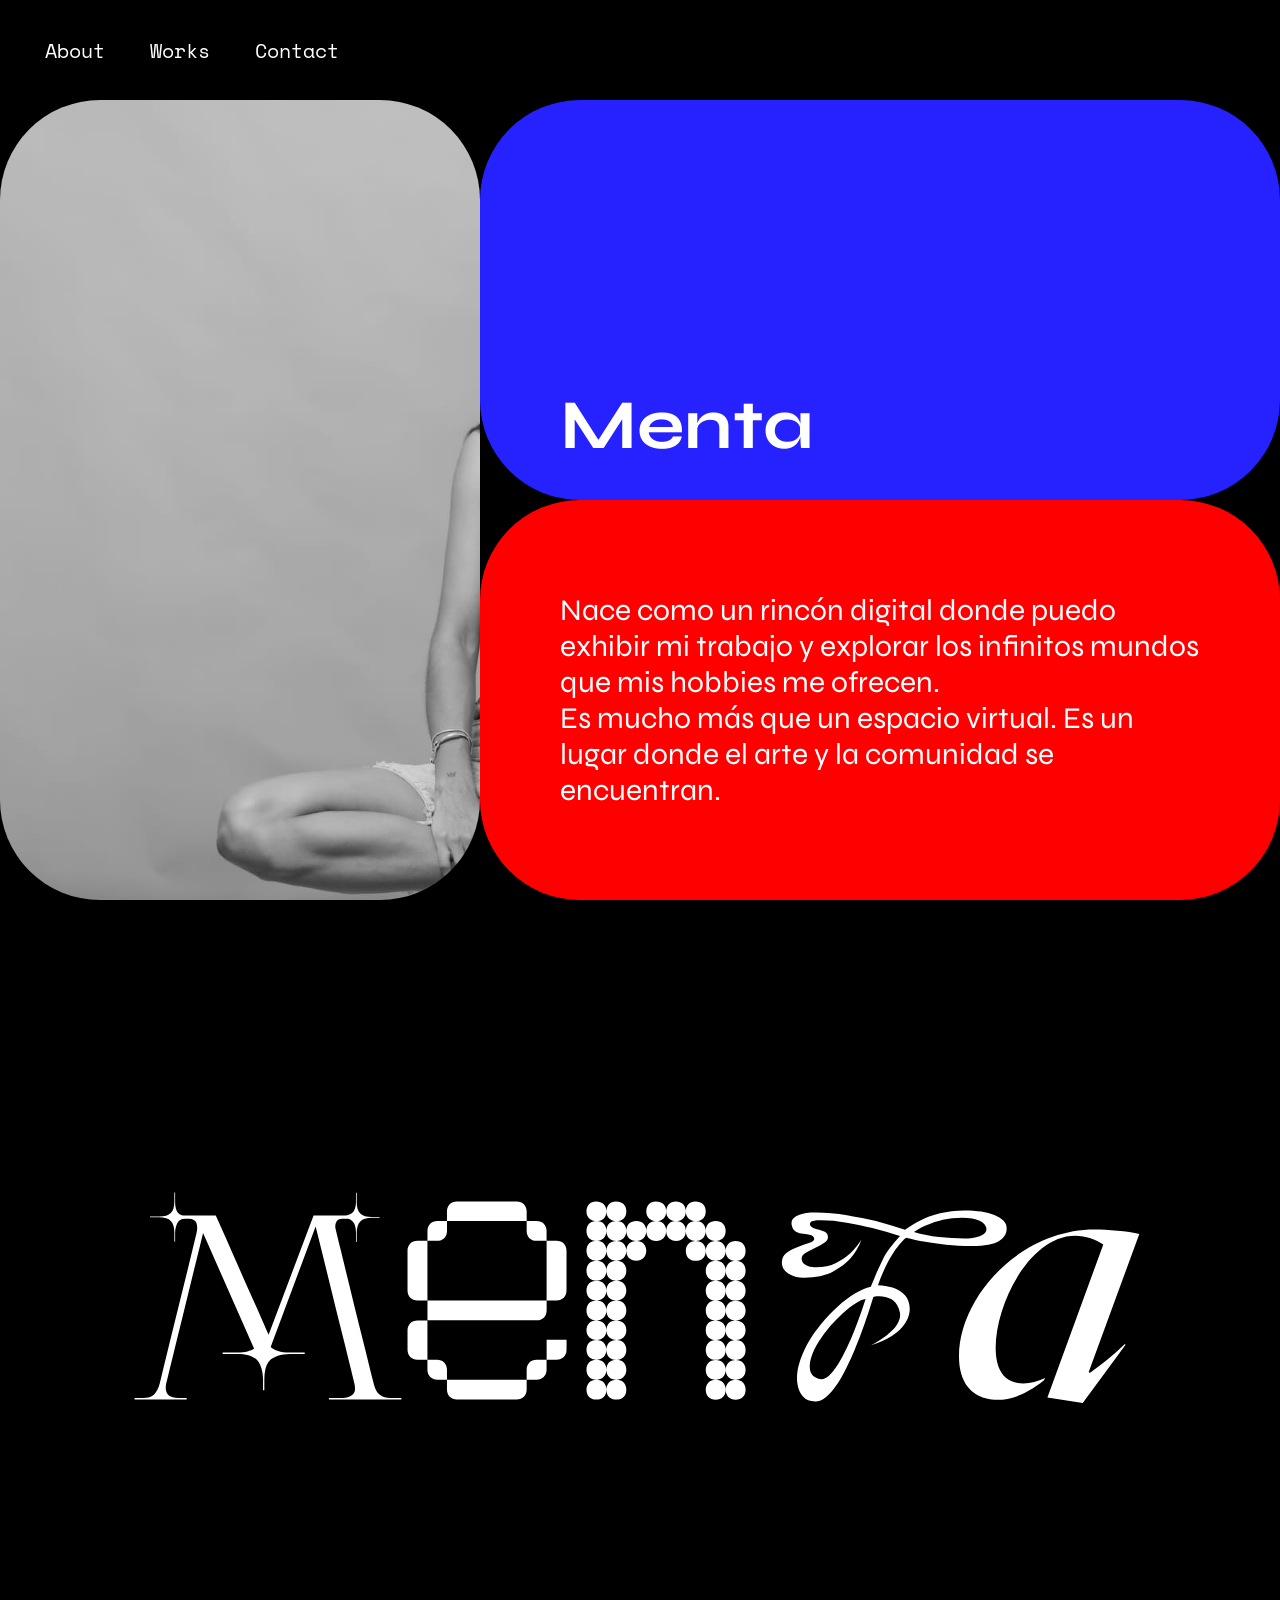
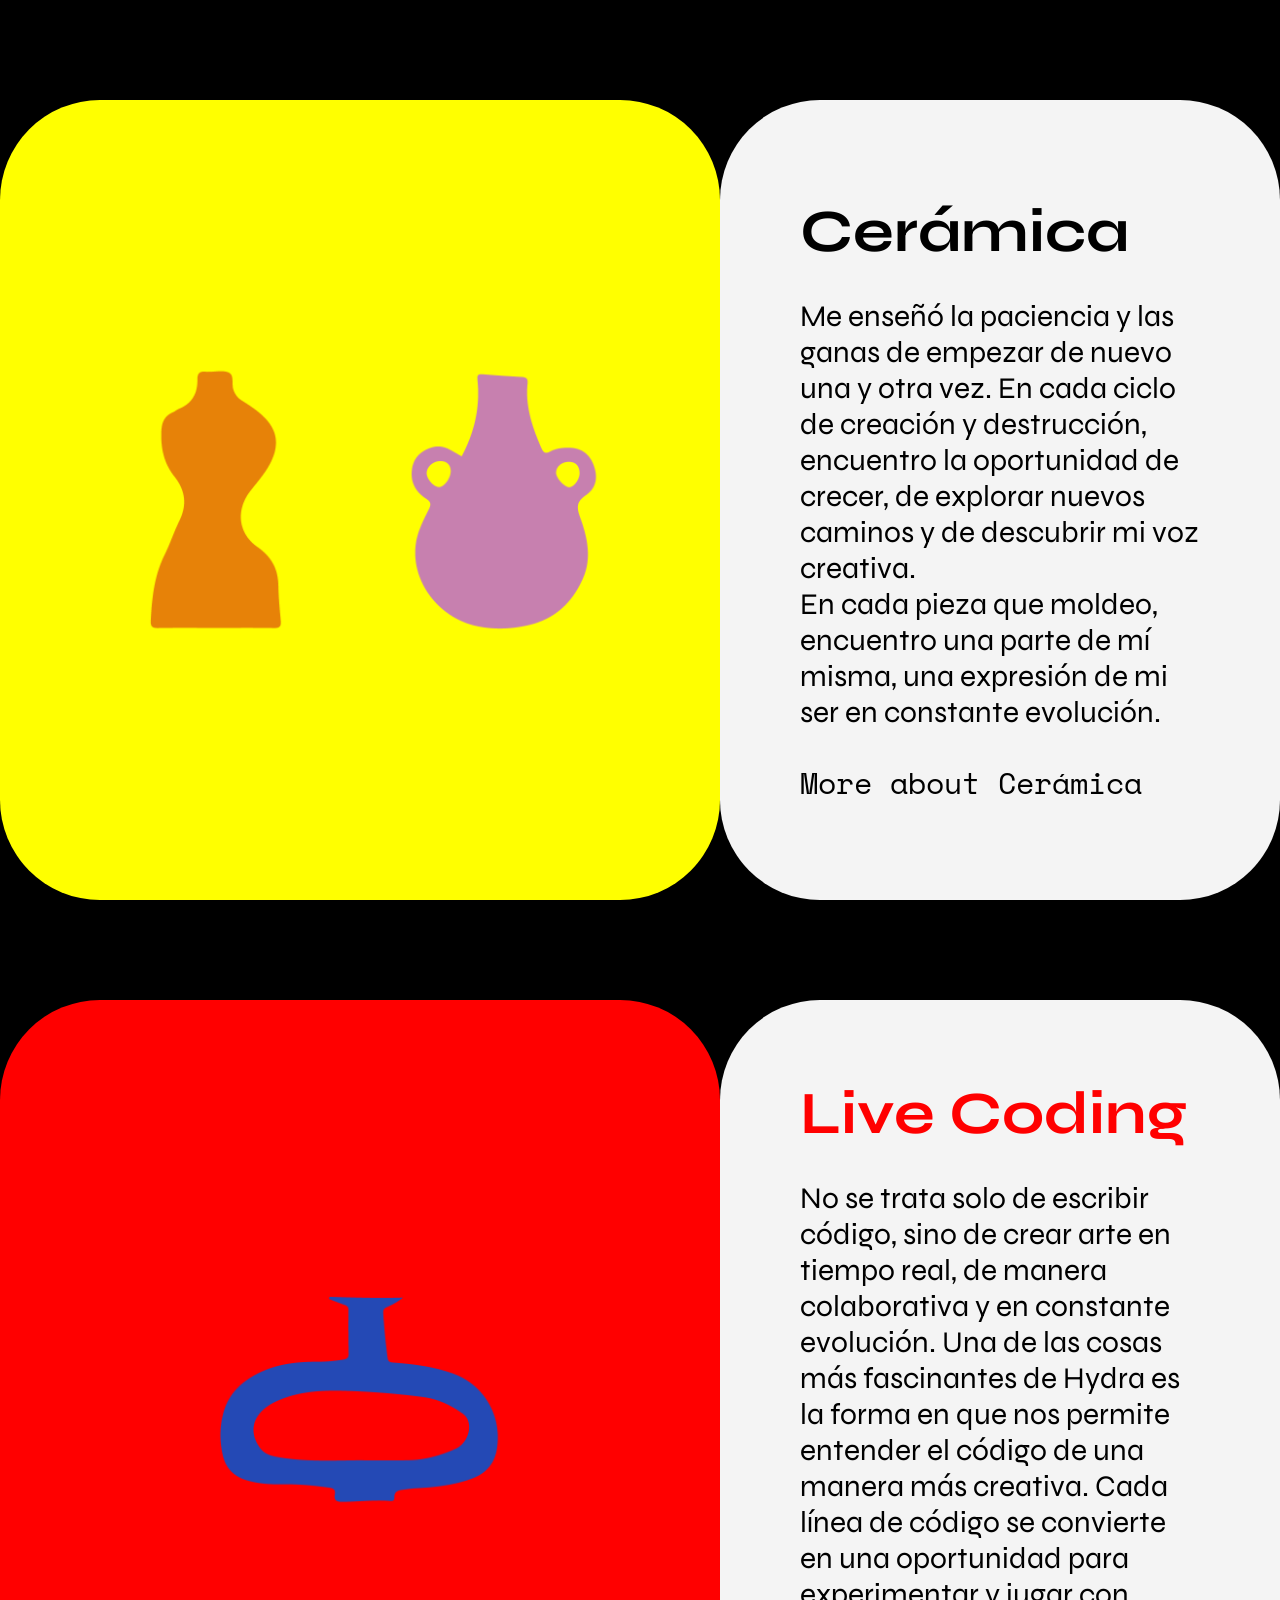
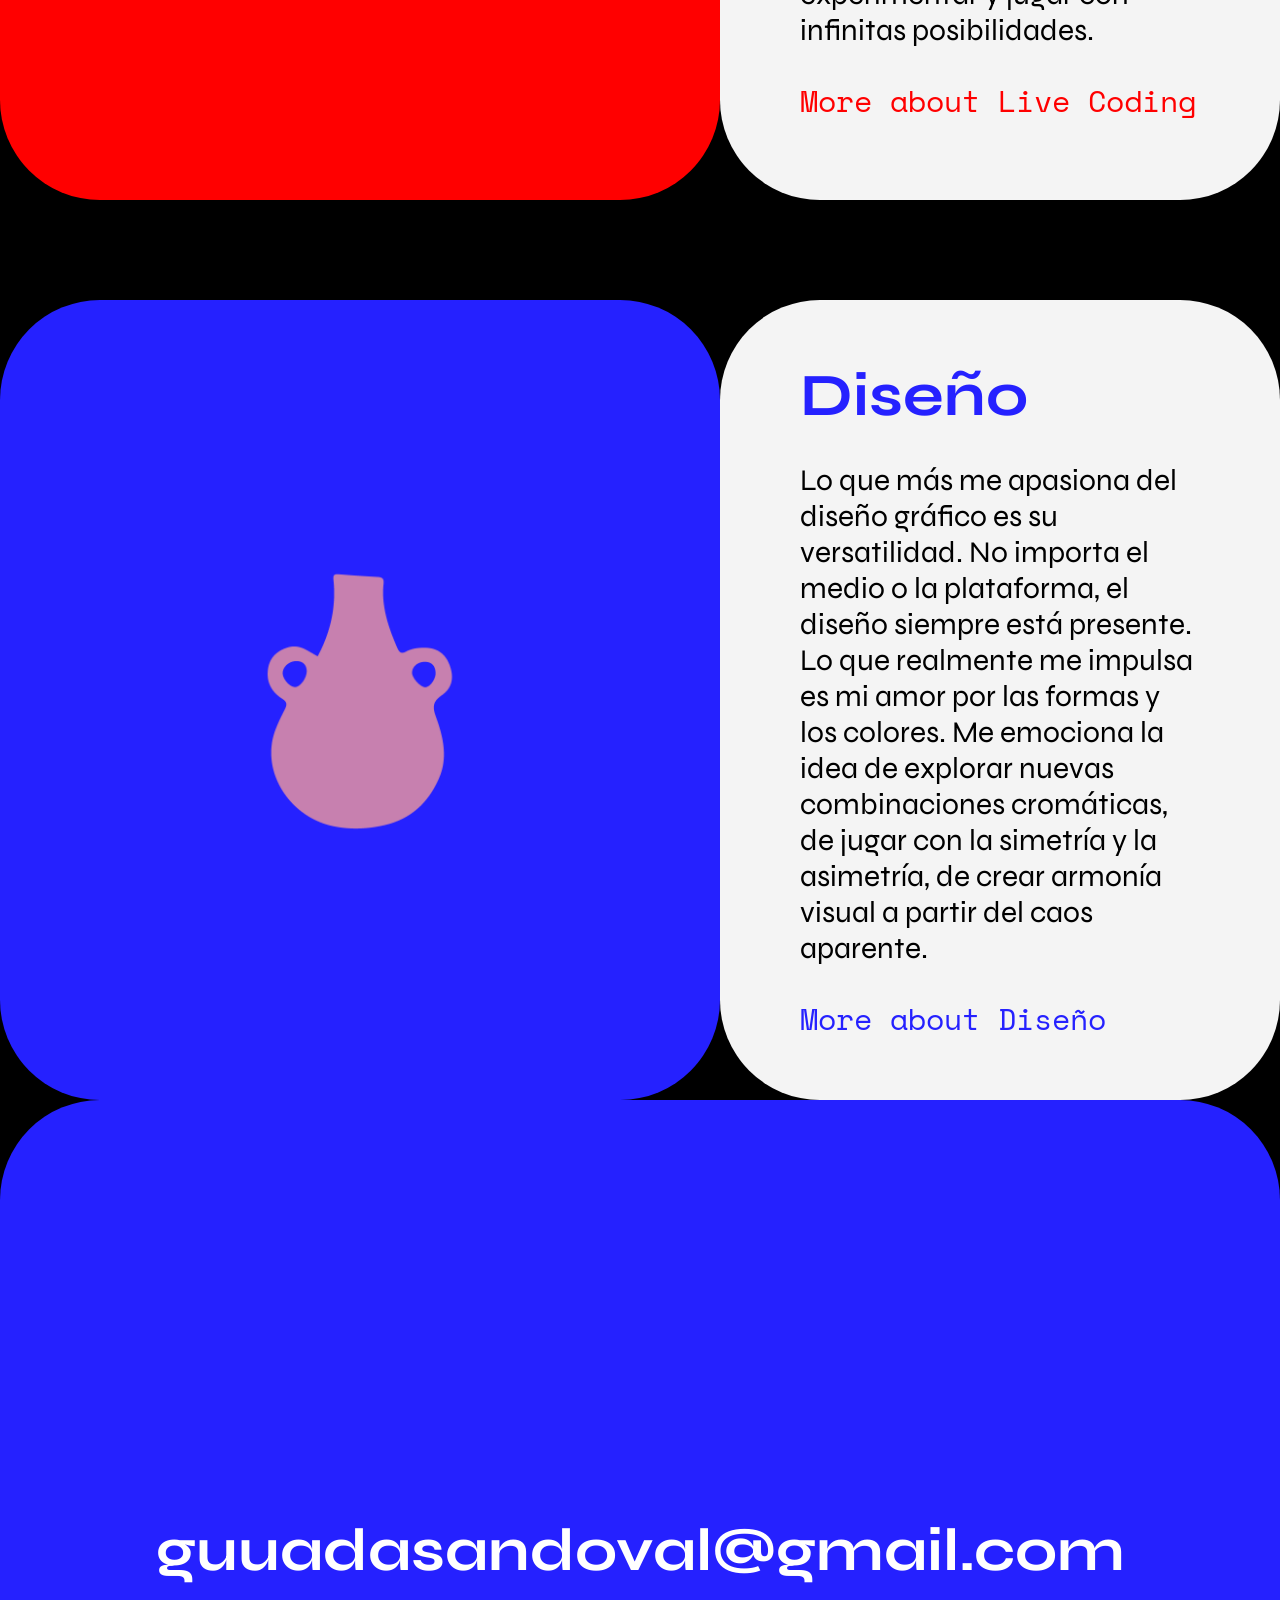
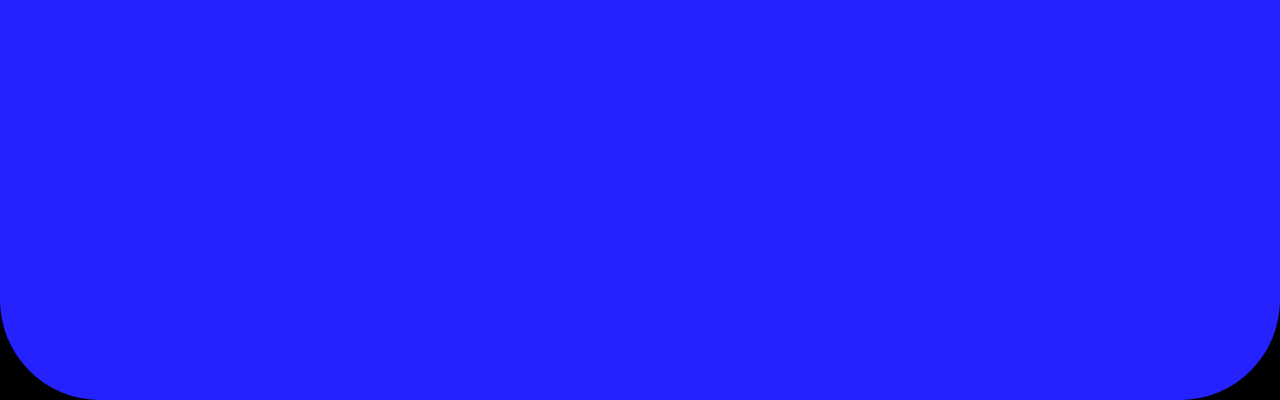
==== index.html @ 54763759 "logo animation" ====
<!DOCTYPE html>
<html lang="en">
<head>
    <meta charset="UTF-8">
    <meta http-equiv="X-UA-Compatible" content="IE=edge">
    <meta name="viewport" content="width=device-width, initial-scale=1.0">
    <title>Menta Studio</title>
    <meta name="description" content="Graphic Design, pottery, live coding, development"/>
    <meta name="keywords" content="hobbies, design, graphic designer, developer, frontend, pottery, live coding"/>
    <meta name="author" content="Guadalupe Sandoval"/>
    <meta name="copyright" content="Guadalupe Sandoval"/>
    
    <meta property="og:url"                content="" />
    <meta property="og:type"               content="Blog personal" />
    <meta property="og:title"              content="Menta Studio" />
    <meta property="og:description"        content="Virtual Space" />
    <meta property="og:image"              content="https://www.sandoval.com.ar/g.png"/>
    
    <meta property="twitter:url"                content="https://www.sandoval.com.ar/" />
    <meta property="twitter:type"               content="Blog personal" />
    <meta property="twitter:title"              content="Menta Studio" />
    <meta property="twitter:description"        content="Virtual Space" />
    <meta property="twitter:card"              content="https://www.sandoval.com.ar/g.png"/>
    <link rel="preconnect" href="https://fonts.googleapis.com">
    <link rel="preconnect" href="https://fonts.gstatic.com" crossorigin>
    <link href="https://fonts.googleapis.com/css2?family=Space+Mono&family=Syne:wght@400;700&display=swap" rel="stylesheet">
    <link rel="stylesheet" href="css/style.css">
</head>
<body>
    <nav>
    <ul>
        <li><a href="#about">About</a></li>
        <li><a href="#services">Works</a></li>
        <li><a href="#contact">Contact</a></li>
    </ul>
    </nav>
    <section id="about" class="about">
        <div class="empty"></div>
        <article>
            <div class="title"><h1>Menta</h1></div>
            <div class="description"><p>Nace como un rincón digital donde puedo exhibir mi trabajo y explorar los infinitos mundos que mis hobbies me ofrecen.
            <br>
            Es mucho más que un espacio virtual. Es un lugar donde el arte y la comunidad se encuentran.
            </p></div>
        </article>
    </section>
    <section class="logosec">
        <div class="container-logo">
            <div class="logo">
           <img src="./images/logo1.svg" alt="">
        </div>
        <div class="logo">
            <img src="./images/logo2.svg" alt="">
         </div>
         <div class="logo">
            <img src="./images/logo3.svg" alt="">
         </div> 
        </div>
       
    </section>
    <section id="services" class="services services-html sticky">
        <article>
            <figure>
                <img src="images/v1.png" alt="v1" width="200">
                <img src="images/v3.png" alt="v1" width="200">
            </figure>
            <div class="text">
                <h2>Cerámica</h2>
                <p>Me enseñó la paciencia y las ganas de empezar de nuevo una y otra vez. En cada ciclo de creación y destrucción, encuentro la oportunidad de crecer, de explorar nuevos caminos y de descubrir mi voz creativa.
                <br>
                En cada pieza que moldeo, encuentro una parte de mí misma, una expresión de mi ser en constante evolución.
                </p>
                <a href="">More about Cerámica</a>
            </div>
        </article>
    </section>
    <section class="services services-css sticky">
        <article>
            <figure>
                <img src="images/v2.png" alt="v2" width="200">
            </figure>
            <div class="text">
                <h2>Live Coding</h2>
                <p>No se trata solo de escribir código, sino de crear arte en tiempo real, de manera colaborativa y en constante evolución.
                Una de las cosas más fascinantes de Hydra es la forma en que nos permite entender el código de una manera más creativa. Cada línea de código se convierte en una oportunidad para experimentar y jugar con infinitas posibilidades.</p>
            <a href="https://hydra.ojack.xyz/?sketch_id=1NiLRDu9kqa3YMcY">More about Live Coding</a>
            </div>
        </article>
    </section>
    <section class="services services-js sticky">
        <article>
            <figure>
                <img src="images/v3.png" alt="v3" width="200">
            </figure>
            <div class="text">
                <h2>Diseño</h2>
                <p>Lo que más me apasiona del diseño gráfico es su versatilidad. No importa el medio o la plataforma, el diseño siempre está presente.
                <br>
                Lo que realmente me impulsa es mi amor por las formas y los colores. Me emociona la idea de explorar nuevas combinaciones cromáticas, de jugar con la simetría y la asimetría, de crear armonía visual a partir del caos aparente.
                </p>
            <a href="https://www.behance.net/guadalupesandoval">More about Diseño</a>
            </div>
        </article>
    </section>
    <section id="contact" class="contact full-screen">
        <a href="mailto:guuadasandoval@gmail.com">
            <h2>guuadasandoval@gmail.com</h2>
        </a>
    </section>
    <script src="index.js"></script>
</body>
</html>
---- css/style.css ----
*{
    box-sizing: border-box;
}

html, body {
    --border-radius: 100px;
    --black:#000;
    --blue: #2521ff;
    --red: #ff0000;
    --yellow:#FFFF00;
    --orange: #E78208;
    --grey: #f4f4f4;
    --gutter: 3.125vw 6.25vw;

    margin: 0;
    padding: 0;
    background: var(--black);
    color: #fff;
    font-size: 30px;
    font-family: 'Syne', sans-serif;
}

h1{
    font-size: 70px;
    /* multiplica el numero por el size = nxfont-size */
    line-height: 1em;  
    margin: 0;
}

h2{
    font-size: 60px;
    margin: 0;
}

a{
    color: #fff;
    text-decoration: none;
}

section {
    position: relative;
    display: flex;
    width: 100%;
    height: calc(100vh - 100px);
    top: 100px;
    z-index: 2;
}

section.sticky{
    position: sticky;
    margin-top: 100px;
}

section.full-screen{
    height: 100vh;
    top: 0;
    margin-top: 0;
    z-index: 3;
}

/* navigation */
nav{
    position: fixed;
    width: 100%;
    height: 100px;
    top: 0;
    left: 0;
    font-size: 20px;
    z-index: 1;
}

nav ul{
    display: flex;
    align-items: center;
    width: 100%;
    height: 100%;
    margin: 0;
    padding: 0;
}

nav ul li {
    list-style: none;
    margin-left: 45px;
}

nav ul li a {
    color: #fff;
    font-family: 'Space Mono', monospace;
}

/* about section */

section.about .empty{
    flex-basis: 37.5%;
    border-radius: var(--border-radius);
    transition: flex-basis 1s cubic-bezier(0,.87,.4,.99);
    max-width: 60vw;
    background-image: url("../images/personal.jpeg");
    background-size:cover;
}

section.about article{
    flex: 1;
    display: flex;
    flex-direction: column;
}

section.about article .title{
    flex: 1;
    display: flex;
    align-items: flex-end;
    background: var(--blue);
    border-radius: var(--border-radius);
    padding: var(--gutter);
    transition: flex-basis 1s cubic-bezier(0,.87,.4,.99);
}

section.about article .description{
    flex: 1;
    display: flex;
    align-items: center;
    background: var(--red);
    border-radius: var(--border-radius);
    padding: var(--gutter);
    color: #fff;
}
/* logo section */
.logosec{
    display: flex;
    align-items: center;
    justify-content: center;
    width: 100%;
    box-sizing: border-box;
}

.container-logo{
    display: flex;
    align-items: center;
    justify-content: center;
    position: relative;
    width: 90%;
    height: 500px;
}

.logo{
    position: absolute;
    width: 90%;
    opacity: 0;
    transition: opacity 1s;
  }

/* services section */

section.services article{
    display: flex;
    width: 100%;
    color: var(--black);
}

section.services figure{
    display: flex;
    align-items: center;
    justify-content: center;
    flex-basis: 56.25vw;
    margin: 0;
    background: var(--orange);
    border-radius: var(--border-radius);
    transition: flex-basis 1s cubic-bezier(0,.87,.4,.99);
    max-width: 62.5vw;
}

section.services figure img{
    width: 40%;
}

section.services .text{
    display: flex;
    flex-direction: column;
    justify-content: center;
    flex: 1;
    background: var(--grey);
    padding: var(--gutter);
    border-radius: var(--border-radius);
}

section.services .text a{
    font-family: 'Space Mono', monospace;
}

section.services.services-html figure {
    background: var(--yellow);
}

section.services.services-css figure {
    background: var(--red);
}

section.services.services-html .text h2,
section.services.services-html .text a {
    color: var(--black);
}

section.services.services-css .text h2,
section.services.services-css .text a {
    color: var(--red);
}

section.services.services-js figure{
    background: var(--blue);
}

section.services.services-js .text h2,
section.services.services-js .text a {
    color: var(--blue);
}

section.contact{
    display: flex;
    flex-direction: column;
    align-items: center;
    justify-content: center;
    background: var(--blue);
    background: var(--blue);
    border-radius: var(--border-radius);
    box-sizing: border-box;
}

section.contact a{
    display: flex;
    align-items: center;
    justify-content: center;
    font-size: 100px;
    padding: 200px;
    height: 700px;
    color: #fff;
    font-weight: bold;
    transition: filter 2s cubic-bezier(0.075, 0.82, 0.165, 1);
    will-change: filter;
}

section.contact a:hover{
    color: #000;
    filter: opacity(100%);
    background-image: url("../images/a_hover.svg");
    background-size: cover;
}

section.services.services-html figure img {
    animation-name: float;
    animation-duration: 1s;
    animation-iteration-count: infinite;
    animation-timing-function: ease-in-out;
}

@keyframes float{
    0%{
        transform: translateY(-5%);
    }

    100%{
        transform: translateY(5%);
    }
}
@media only screen and (max-width: 768px){
    html, body{
        --border-radius: 50px;
        --gutter: 6.25vw;
    }

    h1{
        font-size: 60px;
    }

    h2{
        font-size: 40px;
    }

    nav ul li {
        margin-left: 25px;
    }

    section.services article{
        flex-direction: column;
    }

    section.services figure{
        flex-basis: 25vh;
    }

    section.services figure img{
        width: 20%;
    }
    section.contact a {
        font-size: 40px;
        transform: rotate(90deg);
    }
}
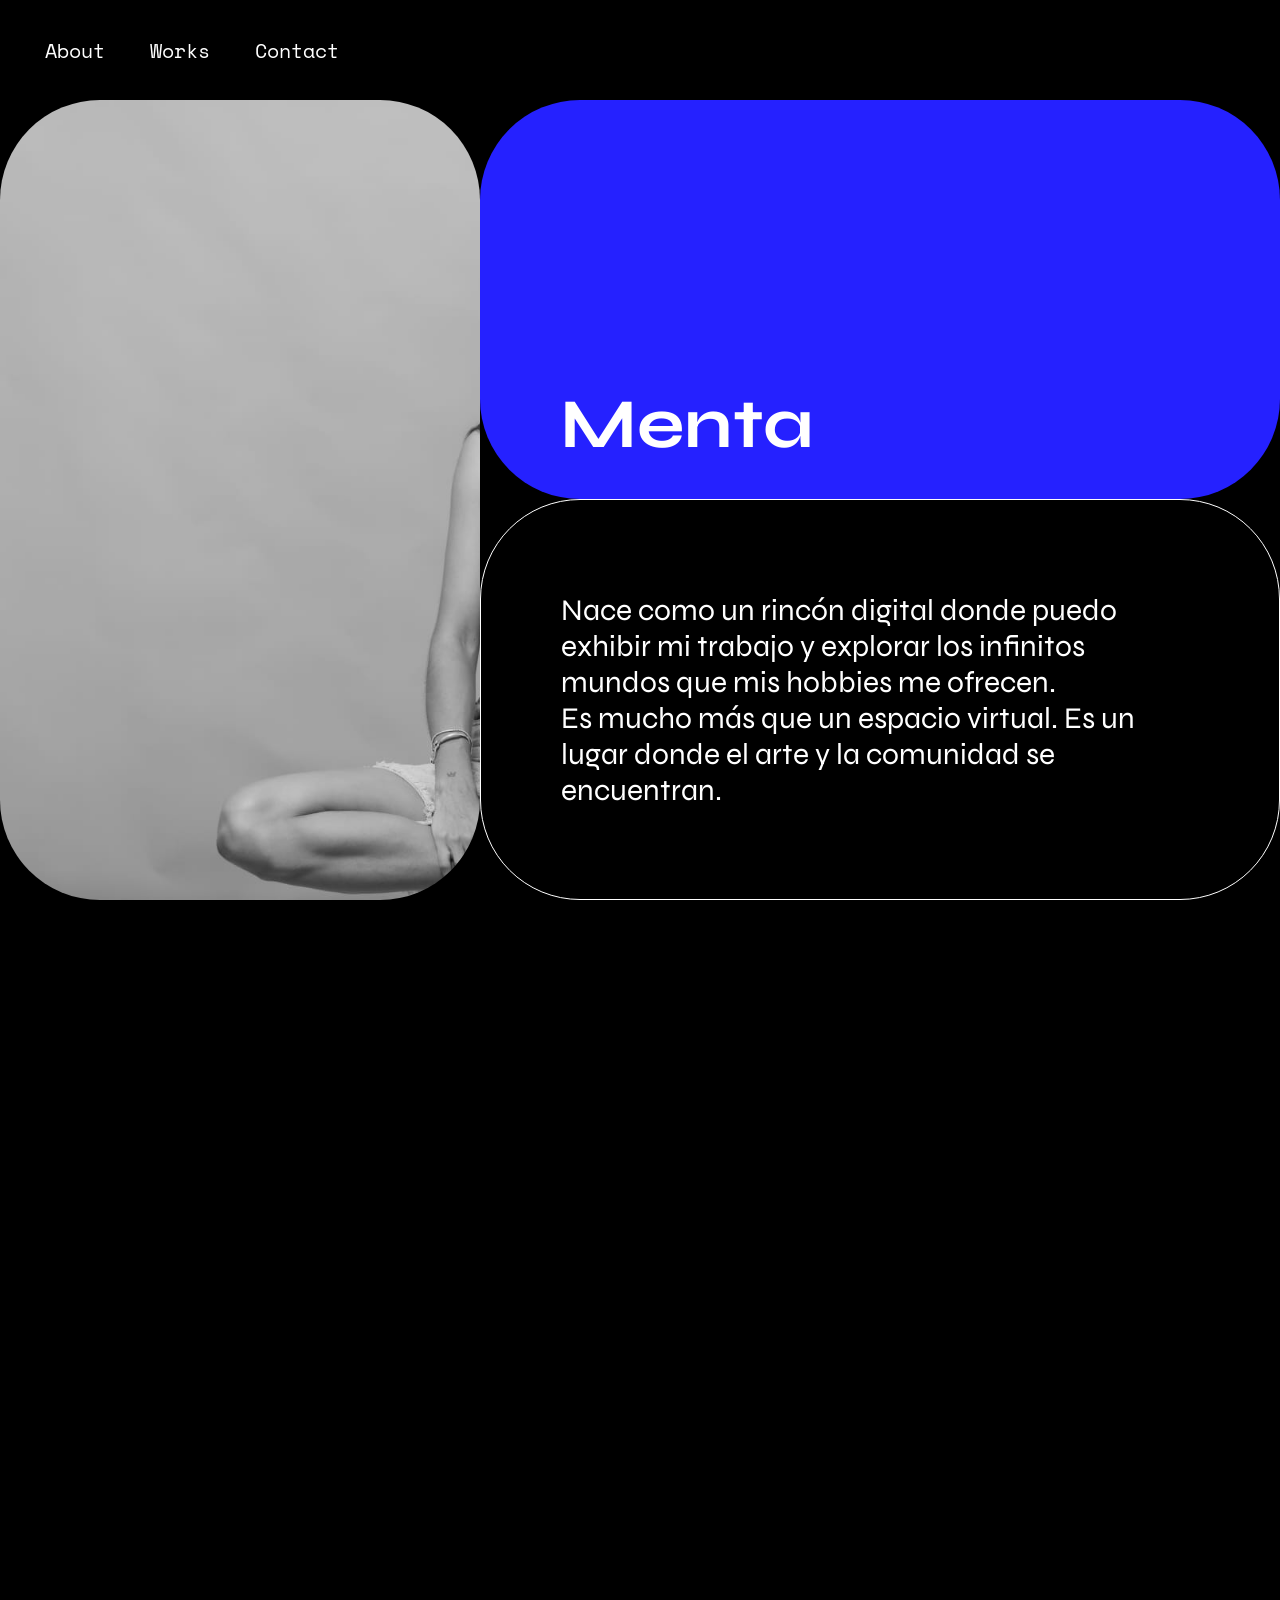
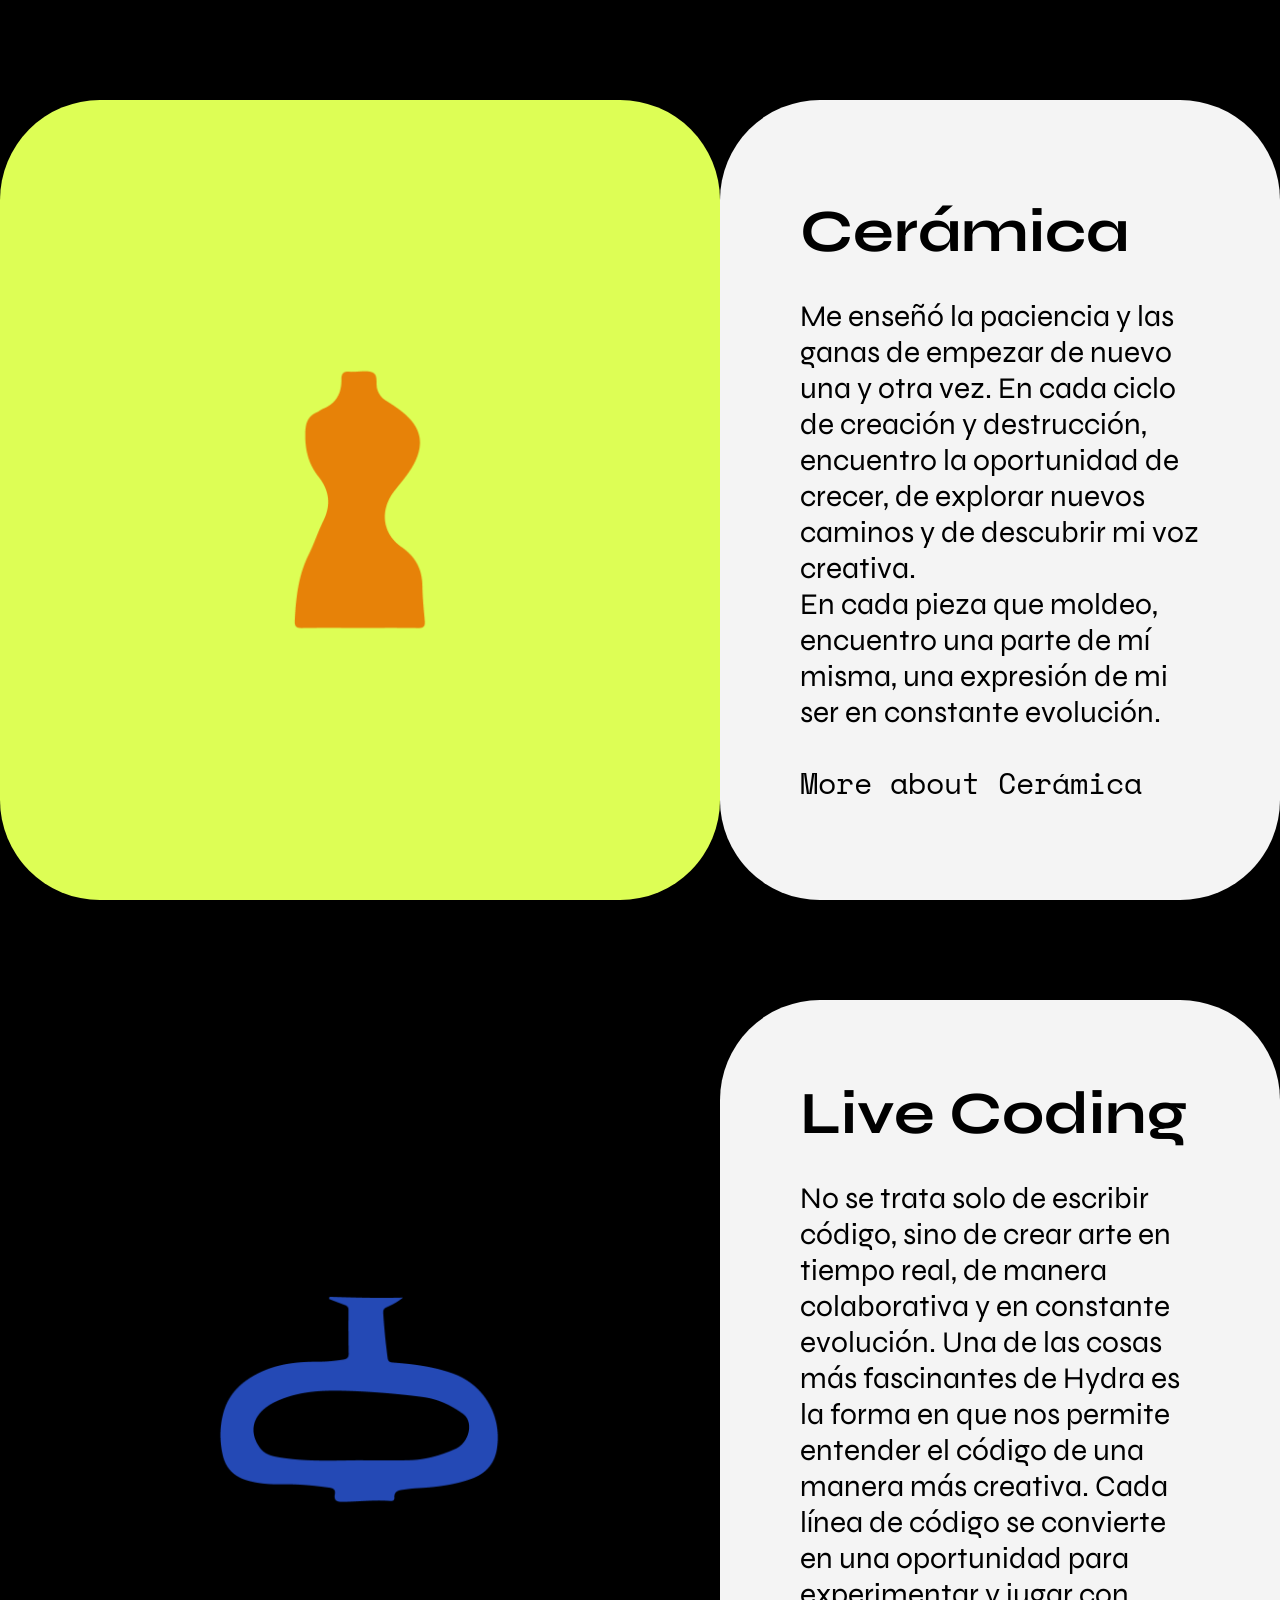
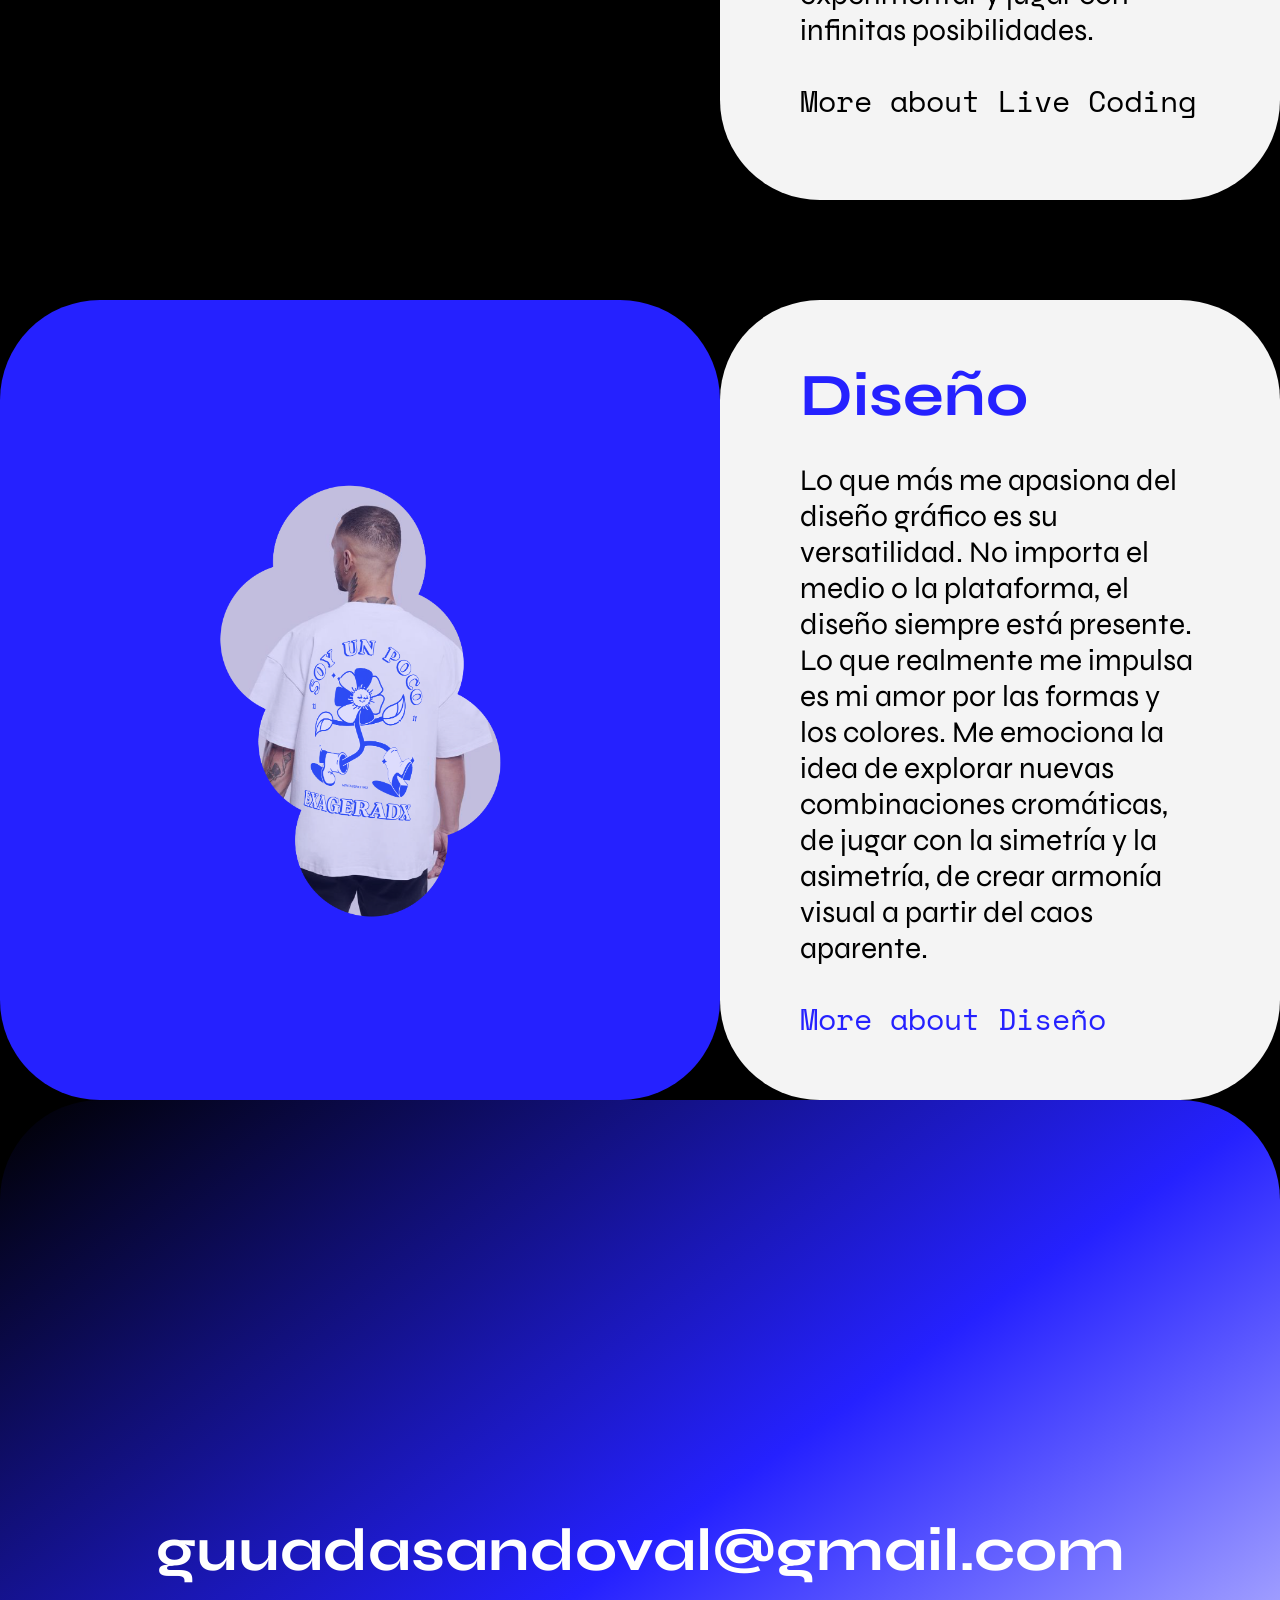
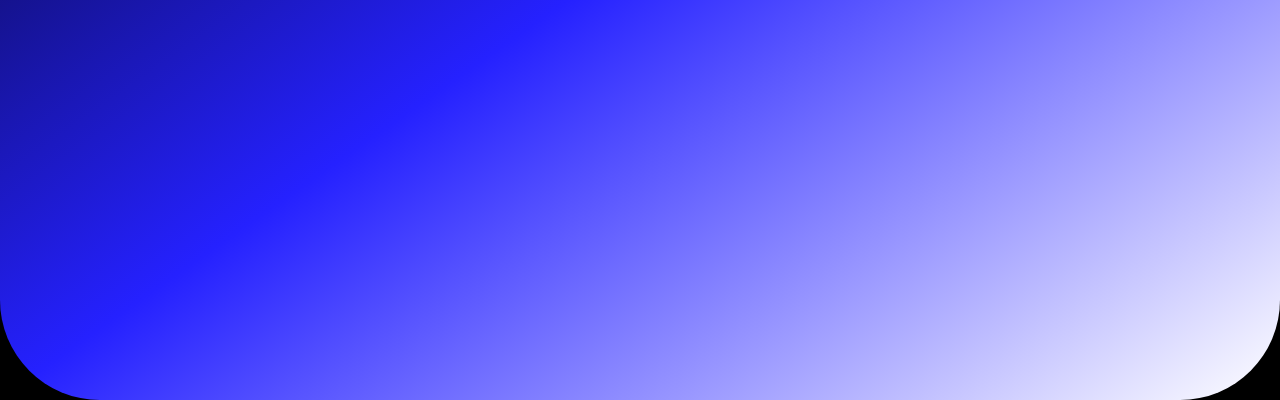
==== commit 34dc3c51: "add readme" ====
--- a/index.html
+++ b/index.html
@@ -5,6 +5,7 @@
     <meta http-equiv="X-UA-Compatible" content="IE=edge">
     <meta name="viewport" content="width=device-width, initial-scale=1.0">
     <title>Menta Studio</title>
+    <link rel="icon" type="image/x-icon" href="./images/favicon.png" />
     <meta name="description" content="Graphic Design, pottery, live coding, development"/>
     <meta name="keywords" content="hobbies, design, graphic designer, developer, frontend, pottery, live coding"/>
     <meta name="author" content="Guadalupe Sandoval"/>
@@ -44,6 +45,7 @@
             </p></div>
         </article>
     </section>
+   
     <section class="logosec">
         <div class="container-logo">
             <div class="logo">
@@ -56,13 +58,11 @@
             <img src="./images/logo3.svg" alt="">
          </div> 
         </div>
-       
     </section>
     <section id="services" class="services services-html sticky">
         <article>
             <figure>
                 <img src="images/v1.png" alt="v1" width="200">
-                <img src="images/v3.png" alt="v1" width="200">
             </figure>
             <div class="text">
                 <h2>Cerámica</h2>
@@ -90,7 +90,7 @@
     <section class="services services-js sticky">
         <article>
             <figure>
-                <img src="images/v3.png" alt="v3" width="200">
+                <img src="images/tshirt.png" alt="v3" width="200">
             </figure>
             <div class="text">
                 <h2>Diseño</h2>
--- a/css/style.css
+++ b/css/style.css
@@ -6,9 +6,7 @@
     --border-radius: 100px;
     --black:#000;
     --blue: #2521ff;
-    --red: #ff0000;
-    --yellow:#FFFF00;
-    --orange: #E78208;
+    --yellow:#ddfe55;
     --grey: #f4f4f4;
     --gutter: 3.125vw 6.25vw;
 
@@ -119,10 +117,10 @@
     flex: 1;
     display: flex;
     align-items: center;
-    background: var(--red);
     border-radius: var(--border-radius);
     padding: var(--gutter);
     color: #fff;
+    border: 1px solid white;
 }
 /* logo section */
 .logosec{
@@ -163,7 +161,7 @@
     justify-content: center;
     flex-basis: 56.25vw;
     margin: 0;
-    background: var(--orange);
+    /* background: var(--yellow); */
     border-radius: var(--border-radius);
     transition: flex-basis 1s cubic-bezier(0,.87,.4,.99);
     max-width: 62.5vw;
@@ -192,7 +190,7 @@
 }
 
 section.services.services-css figure {
-    background: var(--red);
+    background: var(--black);
 }
 
 section.services.services-html .text h2,
@@ -220,7 +218,7 @@
     align-items: center;
     justify-content: center;
     background: var(--blue);
-    background: var(--blue);
+    background: linear-gradient(145deg, var(--black),var(--blue), #fff);
     border-radius: var(--border-radius);
     box-sizing: border-box;
 }
@@ -239,7 +237,7 @@
 }
 
 section.contact a:hover{
-    color: #000;
+    color: #fff;
     filter: opacity(100%);
     background-image: url("../images/a_hover.svg");
     background-size: cover;
@@ -252,6 +250,18 @@
     animation-timing-function: ease-in-out;
 }
 
+.glass-container {
+    background-color: rgba(255, 255, 255, 0.3); /* Color blanco translúcido */
+    padding: 20px;
+    border-radius: 10px;
+    backdrop-filter: blur(10px); /* Aplicar desenfoque */
+    box-shadow: 0 4px 6px rgba(0, 0, 0, 0.1); /* Sombra */
+  }
+
+  .content {
+    color: #fff;
+    text-align: center;
+  }
 @keyframes float{
     0%{
         transform: translateY(-5%);
@@ -261,10 +271,11 @@
         transform: translateY(5%);
     }
 }
-@media only screen and (max-width: 768px){
+@media only screen and (max-width: 1024px){
     html, body{
         --border-radius: 50px;
         --gutter: 6.25vw;
+        font-size: 20px;
     }
 
     h1{
@@ -278,13 +289,19 @@
     nav ul li {
         margin-left: 25px;
     }
-
+    section.about{
+        flex-direction: column;
+    }
+    
+    section.about .empty{
+        max-width: 100vw;
+    }
     section.services article{
         flex-direction: column;
     }
 
     section.services figure{
-        flex-basis: 25vh;
+        max-width: 100vw;
     }
 
     section.services figure img{
@@ -294,4 +311,7 @@
         font-size: 40px;
         transform: rotate(90deg);
     }
+    section.logosec{
+        height: 70vh;
+    }
 }
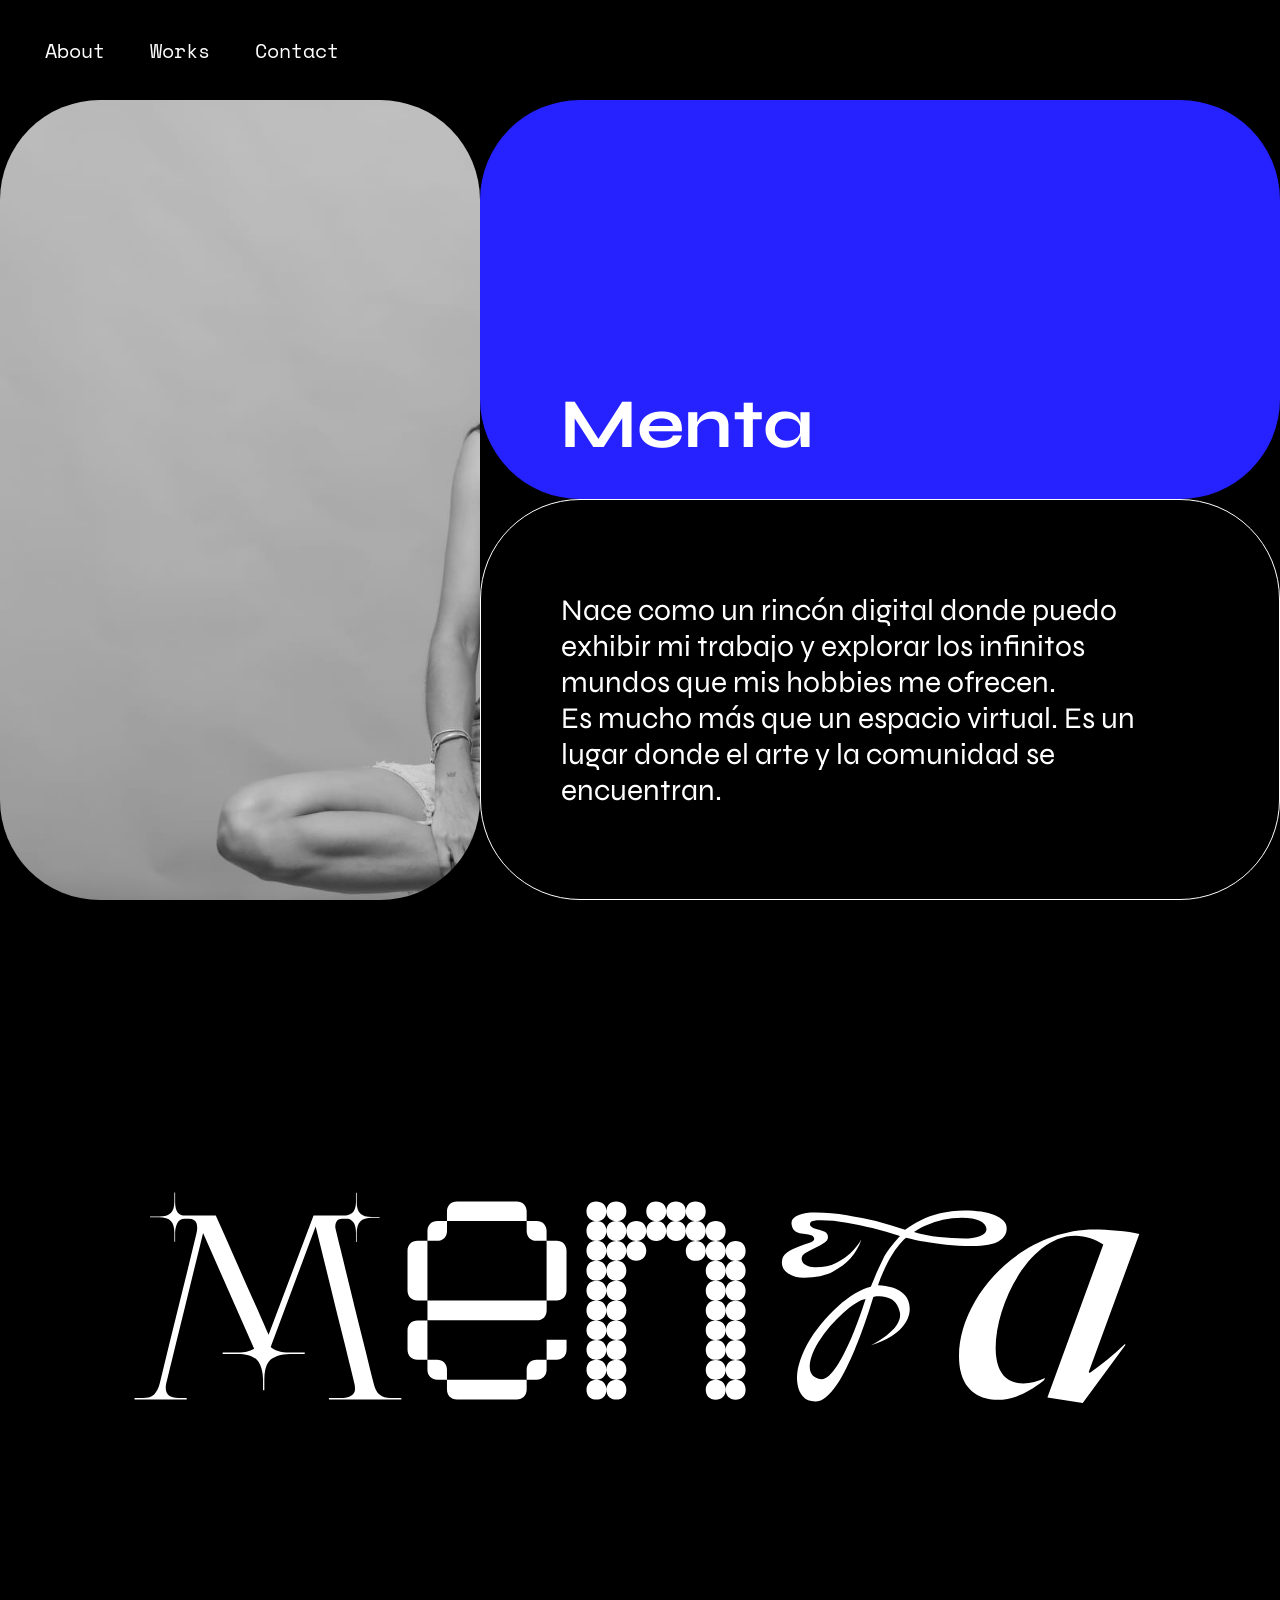
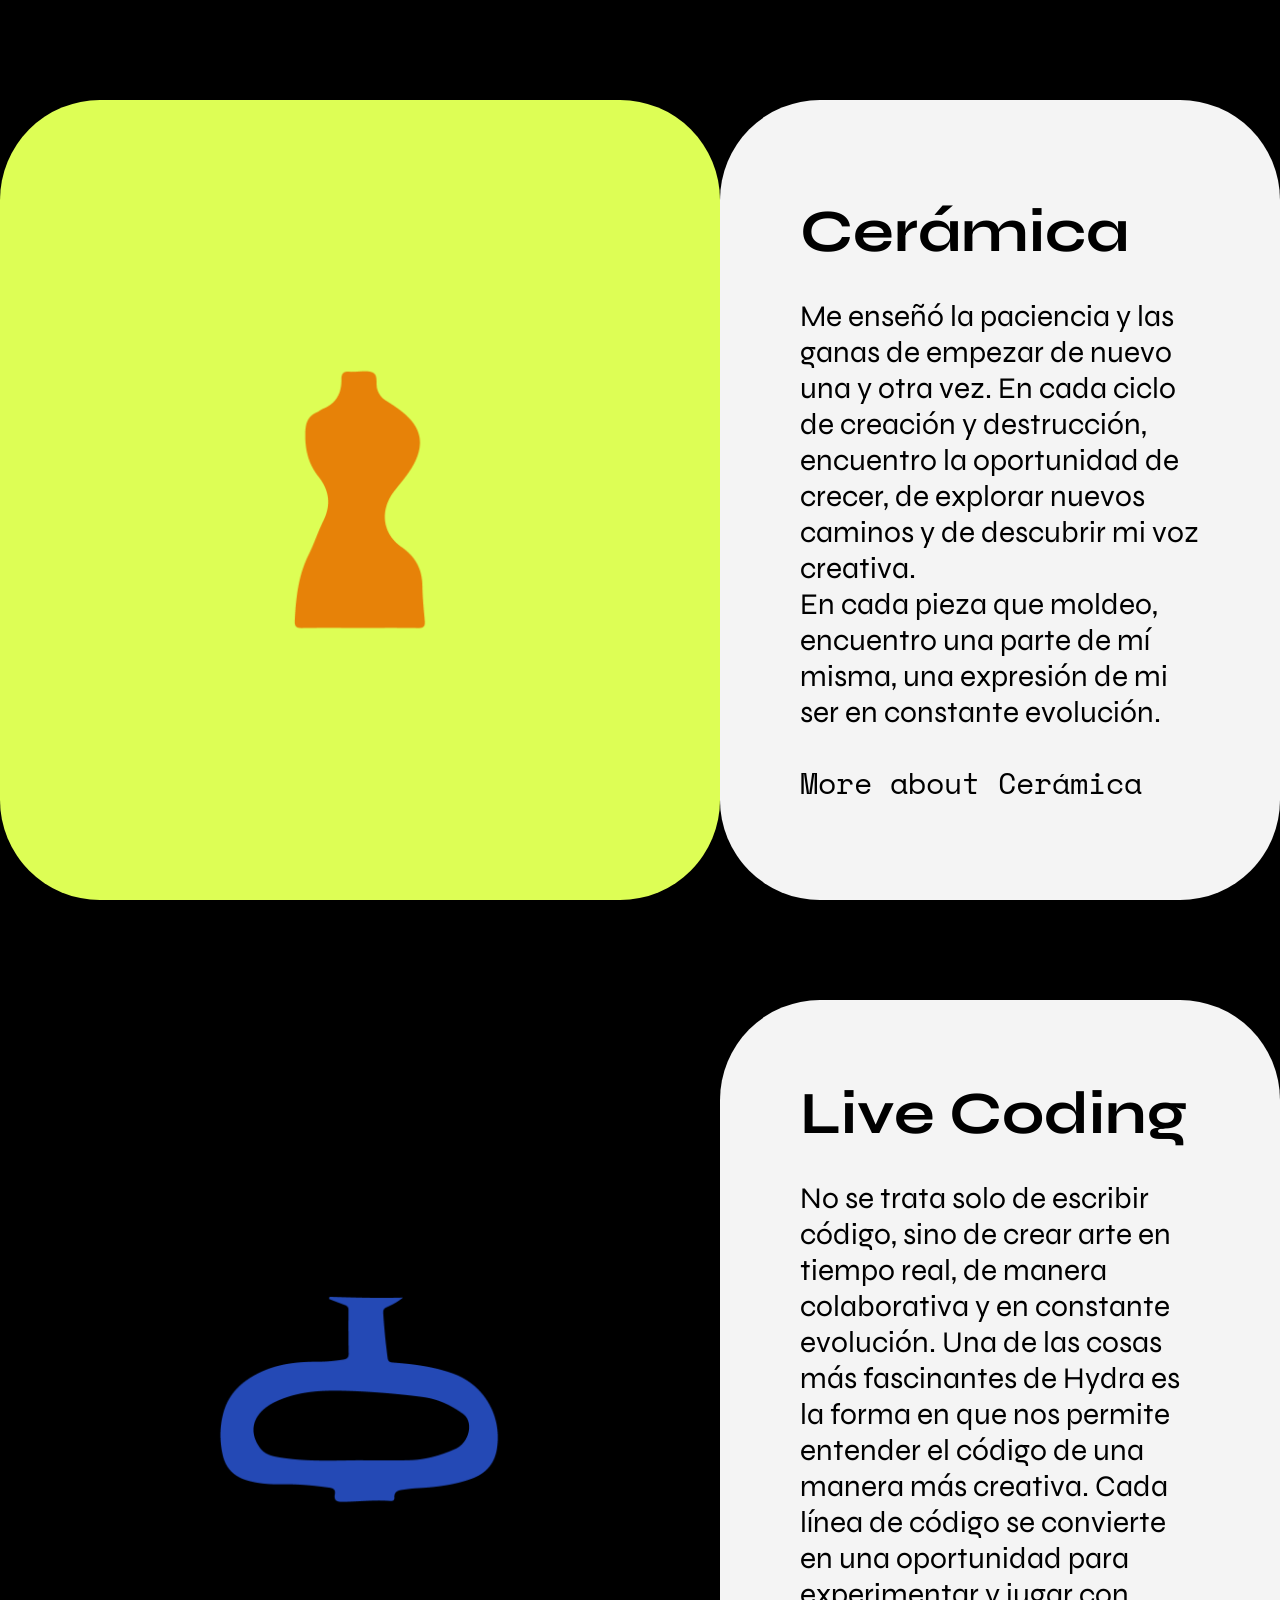
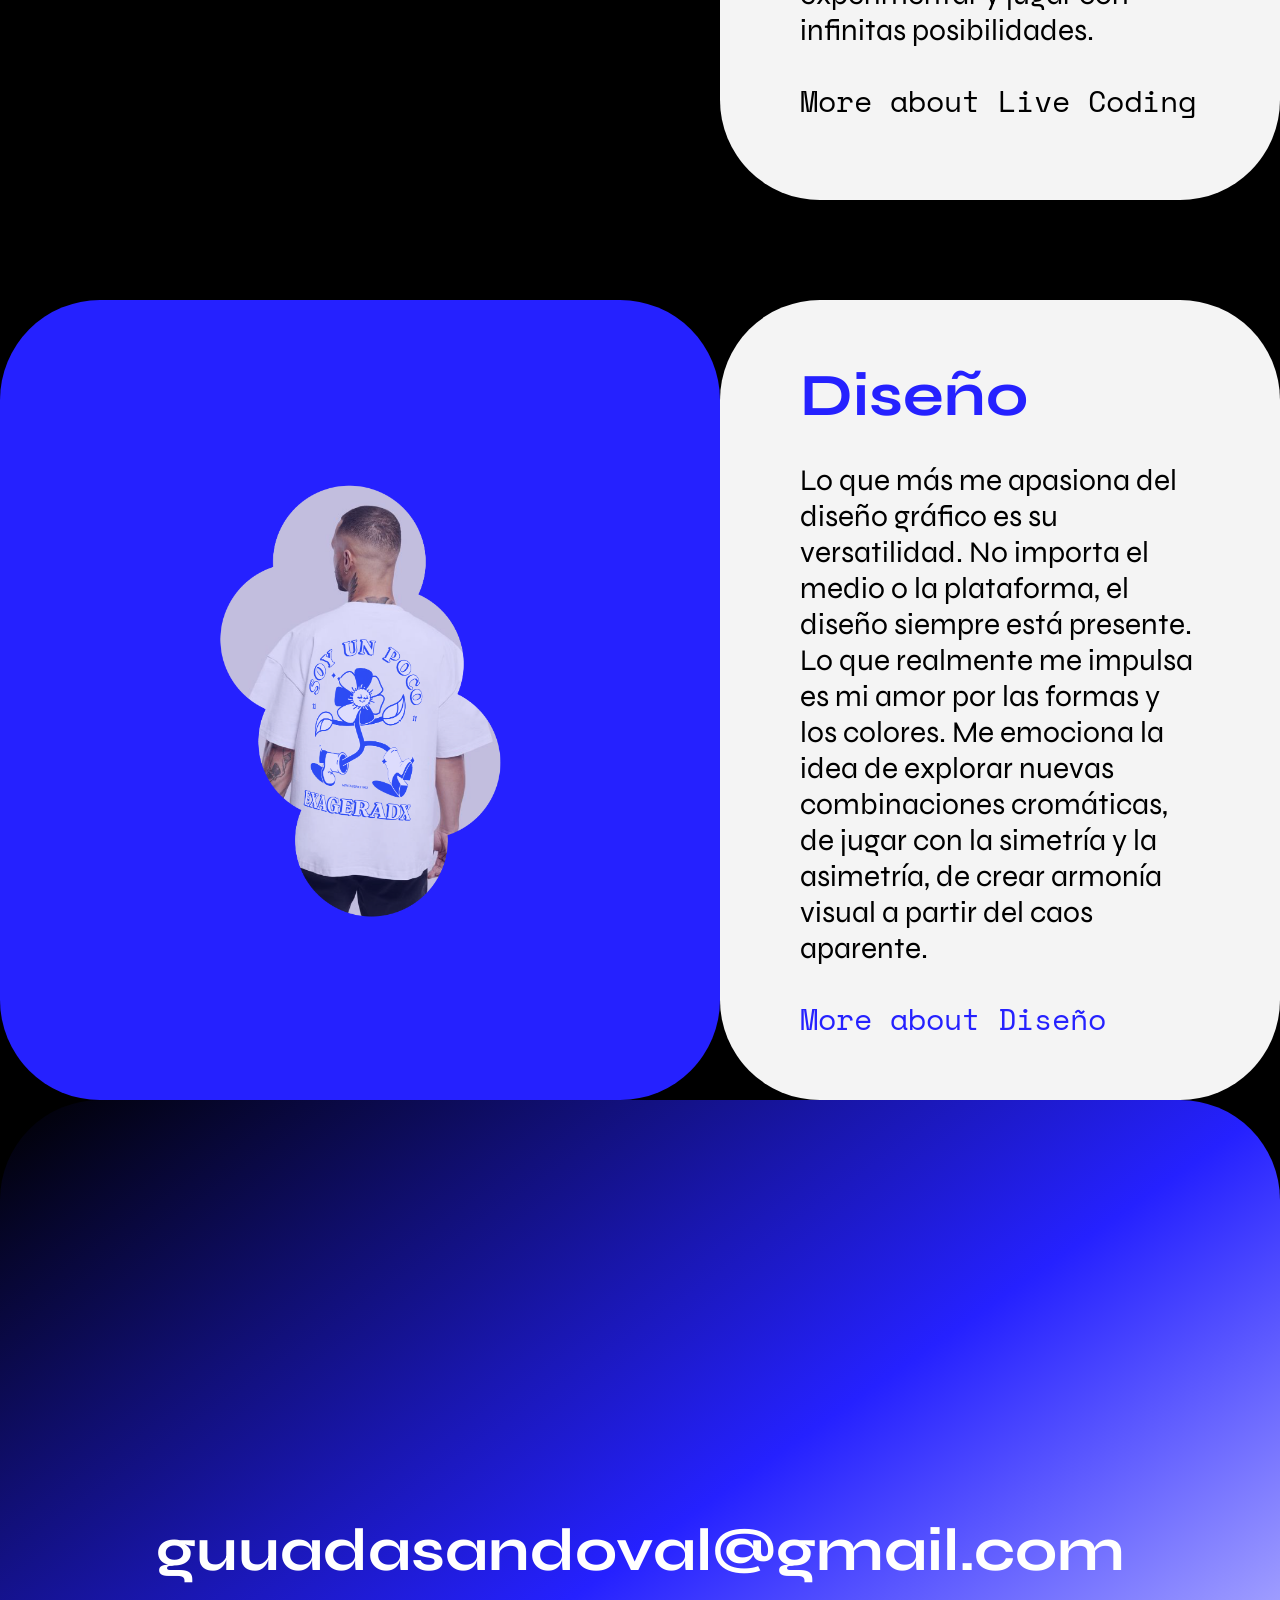
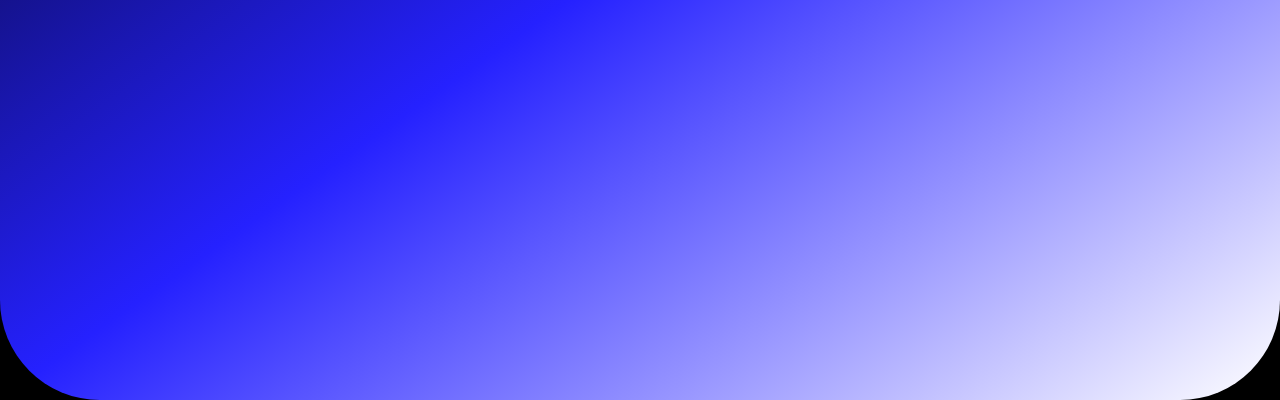
==== commit 4b647b9c: "deploy" ====
--- a/index.html
+++ b/index.html
@@ -11,17 +11,17 @@
     <meta name="author" content="Guadalupe Sandoval"/>
     <meta name="copyright" content="Guadalupe Sandoval"/>
     
-    <meta property="og:url"                content="" />
+    <meta property="og:url"                content="https://mentastudio.vercel.app/" />
     <meta property="og:type"               content="Blog personal" />
     <meta property="og:title"              content="Menta Studio" />
     <meta property="og:description"        content="Virtual Space" />
-    <meta property="og:image"              content="https://www.sandoval.com.ar/g.png"/>
+    <meta property="og:image"              content="https://mentastudio.vercel.app/personal.jpeg"/>
     
-    <meta property="twitter:url"                content="https://www.sandoval.com.ar/" />
+    <meta property="twitter:url"                content="https://mentastudio.vercel.app/" />
     <meta property="twitter:type"               content="Blog personal" />
     <meta property="twitter:title"              content="Menta Studio" />
     <meta property="twitter:description"        content="Virtual Space" />
-    <meta property="twitter:card"              content="https://www.sandoval.com.ar/g.png"/>
+    <meta property="twitter:card"              content="https://mentastudio.vercel.app/personal.jpeg"/>
     <link rel="preconnect" href="https://fonts.googleapis.com">
     <link rel="preconnect" href="https://fonts.gstatic.com" crossorigin>
     <link href="https://fonts.googleapis.com/css2?family=Space+Mono&family=Syne:wght@400;700&display=swap" rel="stylesheet">
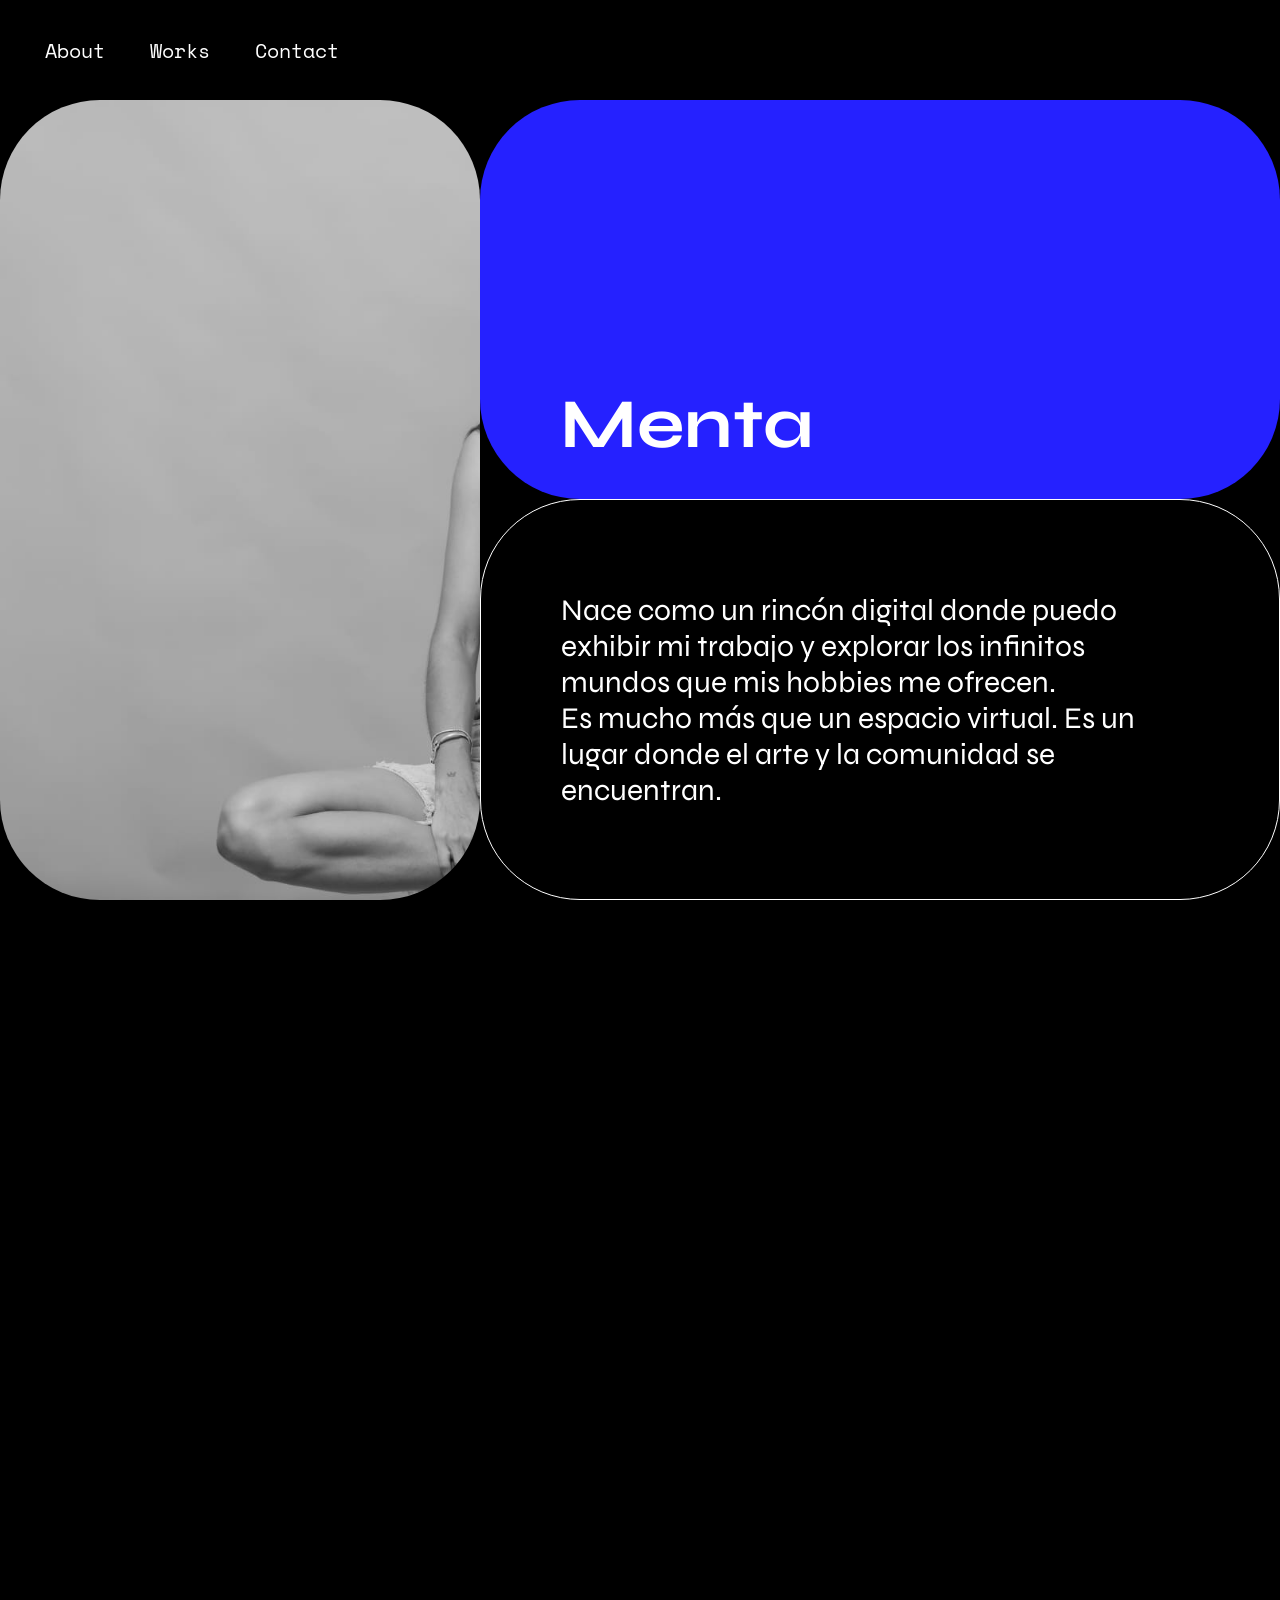
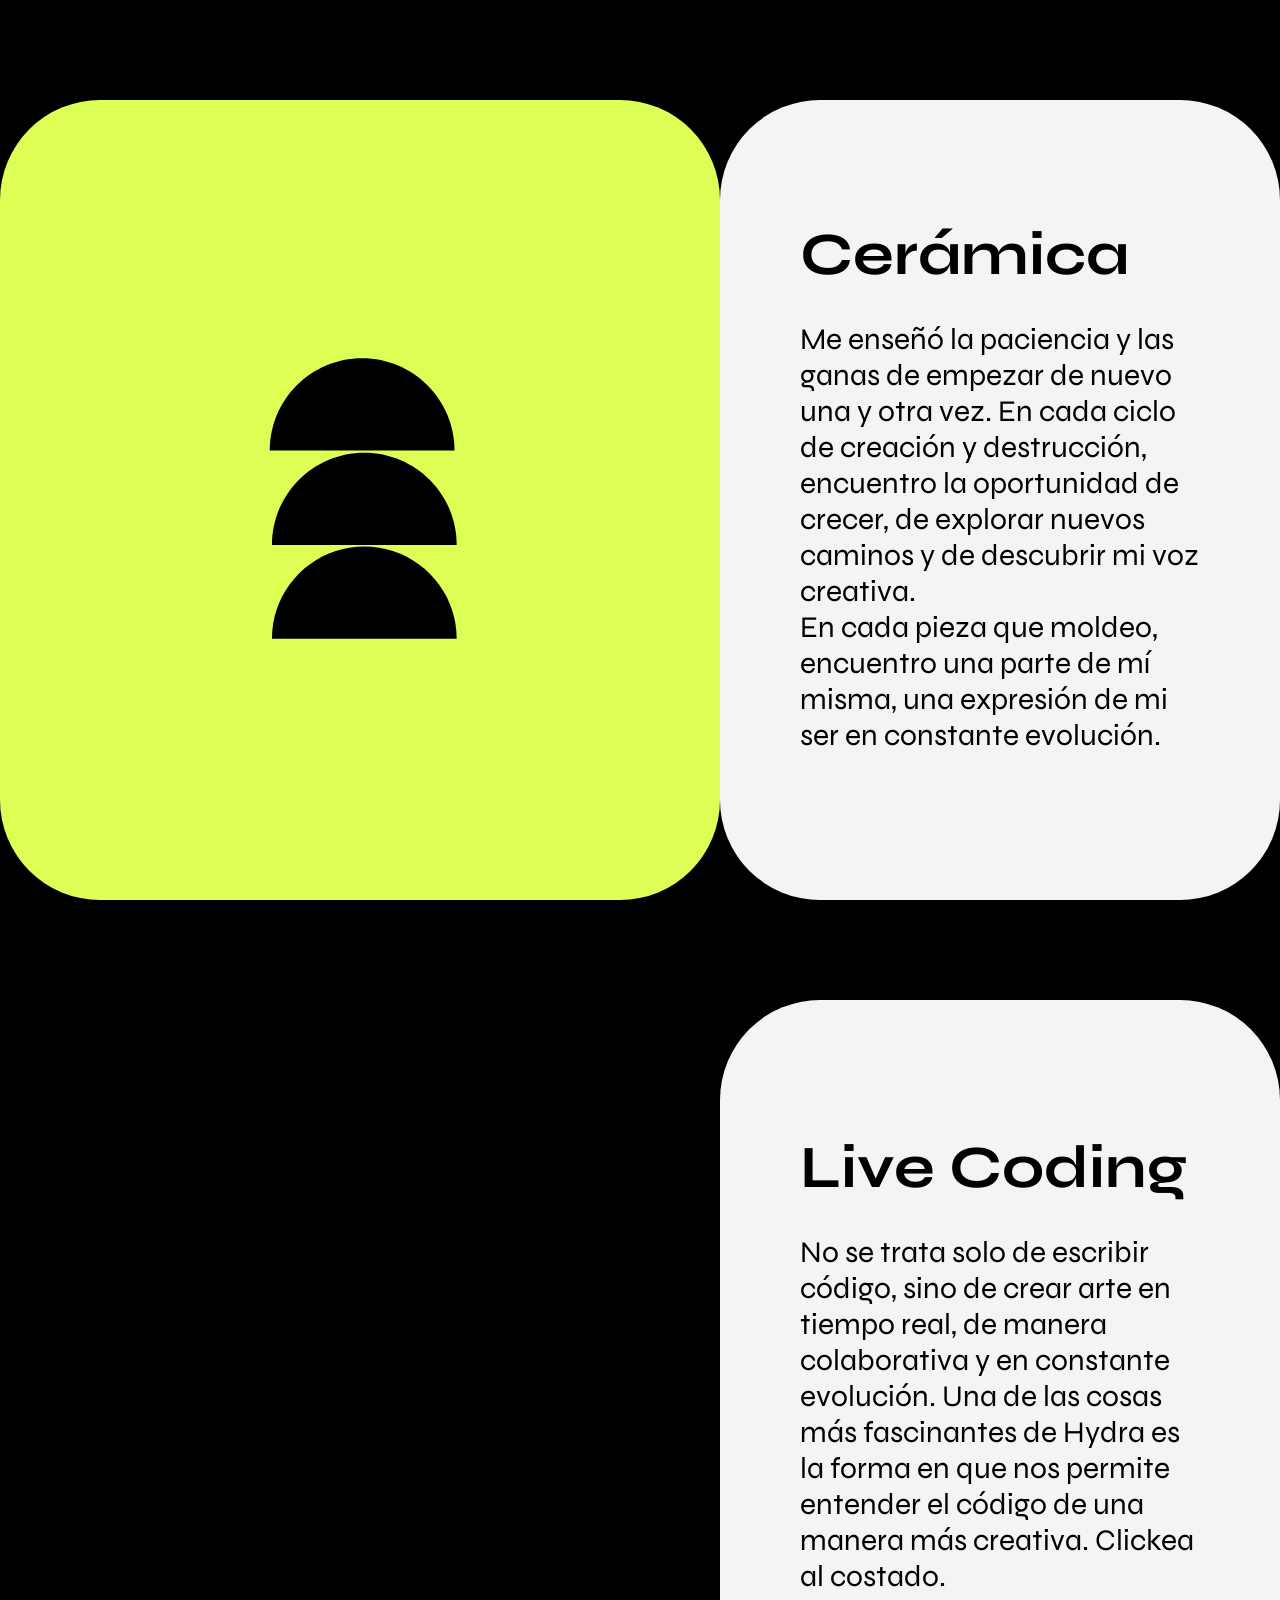
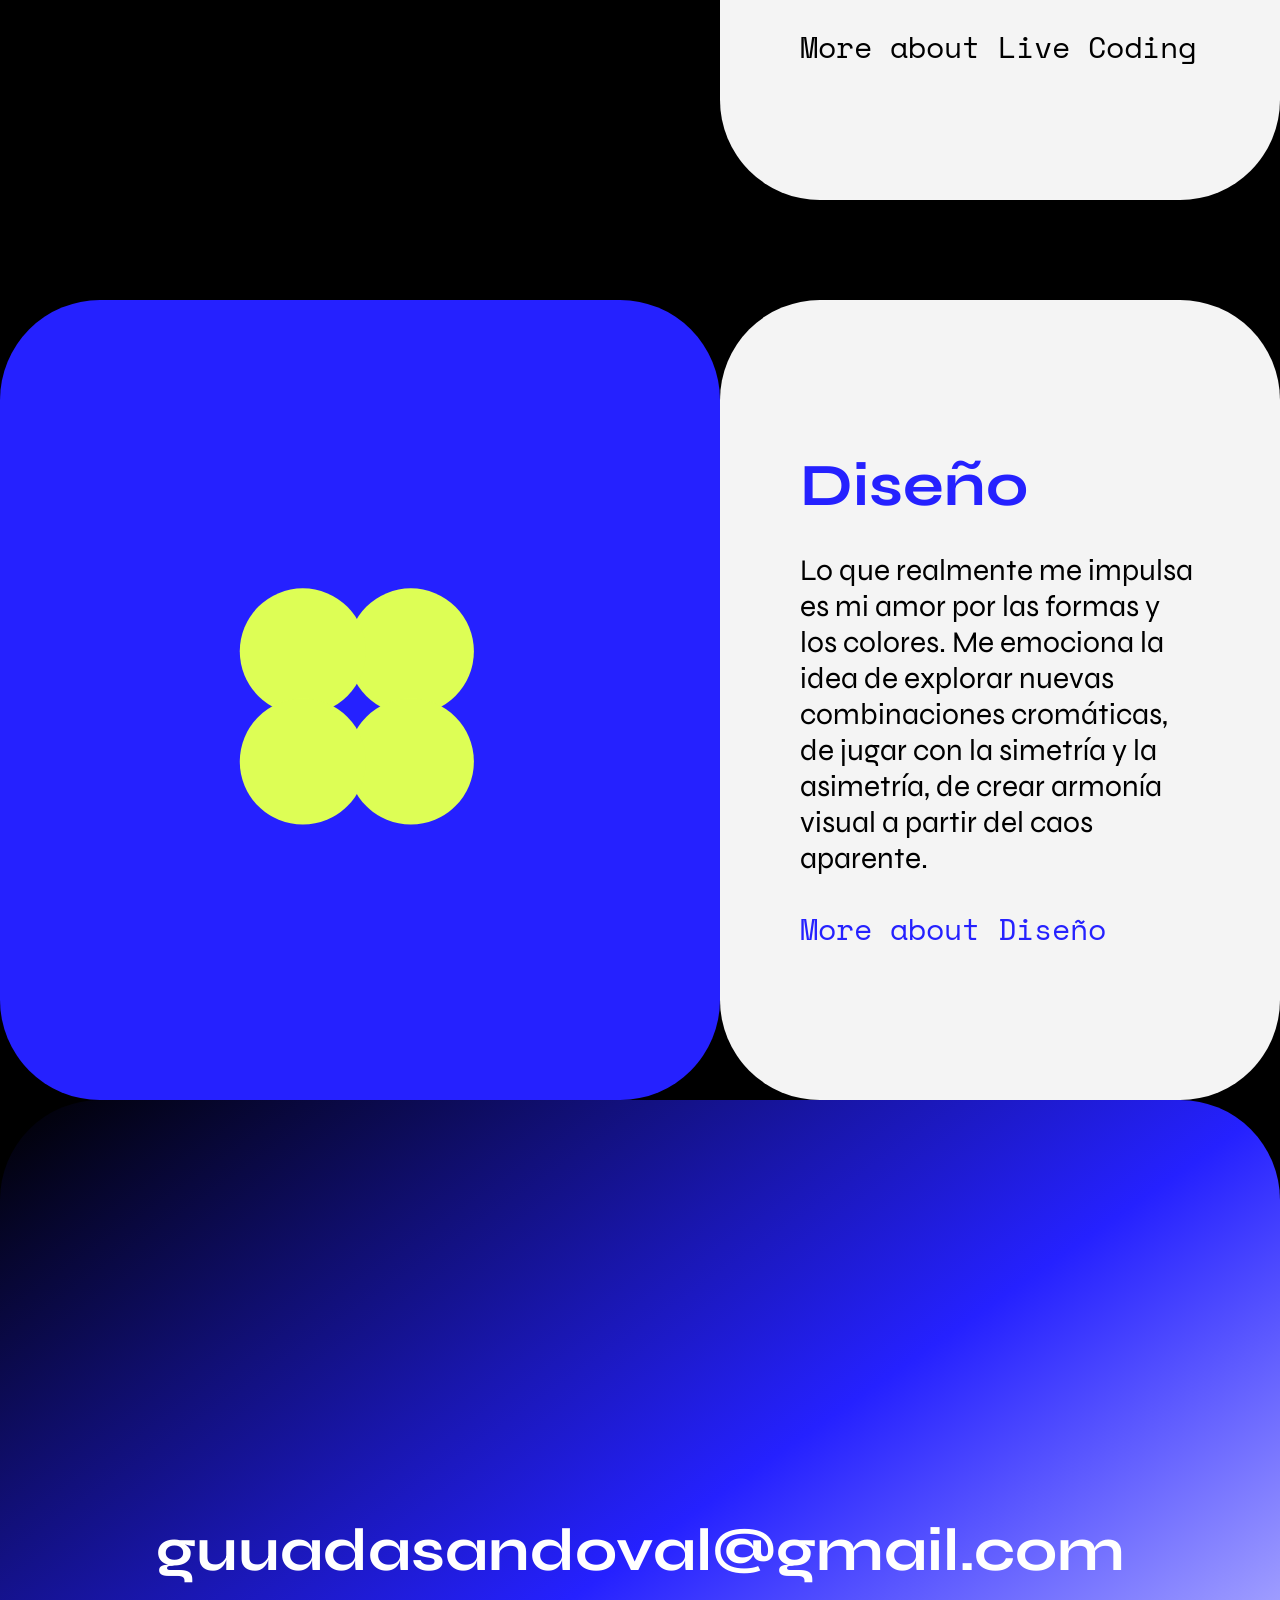
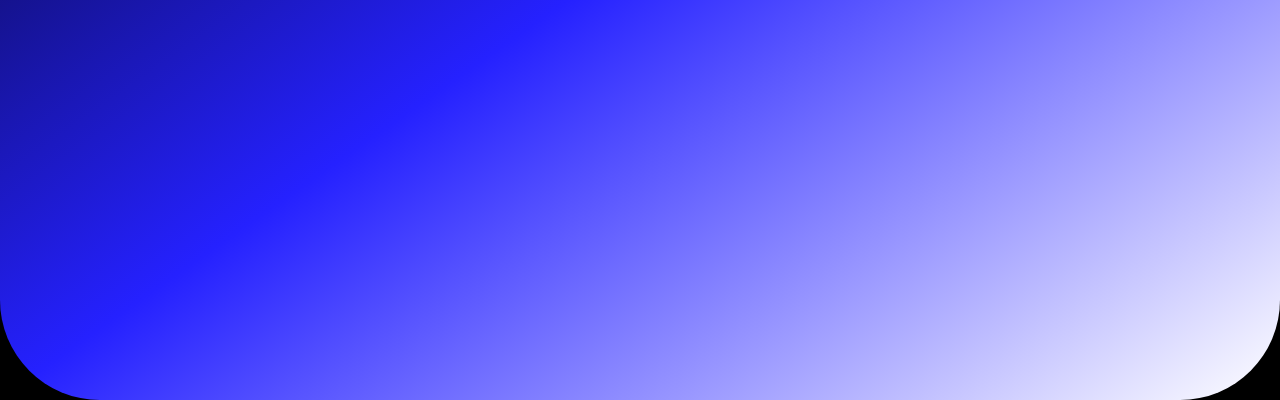
==== commit d41edb03: "mvp" ====
--- a/index.html
+++ b/index.html
@@ -62,7 +62,7 @@
     <section id="services" class="services services-html sticky">
         <article>
             <figure>
-                <img src="images/v1.png" alt="v1" width="200">
+                <img src="images/forma-p.svg" alt="v1" width="200">
             </figure>
             <div class="text">
                 <h2>Cerámica</h2>
@@ -70,32 +70,29 @@
                 <br>
                 En cada pieza que moldeo, encuentro una parte de mí misma, una expresión de mi ser en constante evolución.
                 </p>
-                <a href="">More about Cerámica</a>
             </div>
         </article>
     </section>
     <section class="services services-css sticky">
         <article>
-            <figure>
-                <img src="images/v2.png" alt="v2" width="200">
+            <figure class="contenedor" id="contenedor" onclick="crearFigura(event)">
             </figure>
             <div class="text">
                 <h2>Live Coding</h2>
                 <p>No se trata solo de escribir código, sino de crear arte en tiempo real, de manera colaborativa y en constante evolución.
-                Una de las cosas más fascinantes de Hydra es la forma en que nos permite entender el código de una manera más creativa. Cada línea de código se convierte en una oportunidad para experimentar y jugar con infinitas posibilidades.</p>
+                Una de las cosas más fascinantes de Hydra es la forma en que nos permite entender el código de una manera más creativa. Clickea al costado.</p>
             <a href="https://hydra.ojack.xyz/?sketch_id=1NiLRDu9kqa3YMcY">More about Live Coding</a>
             </div>
         </article>
     </section>
     <section class="services services-js sticky">
-        <article>
+        <article> 
             <figure>
-                <img src="images/tshirt.png" alt="v3" width="200">
+                <img src="./images/forma-desing2.svg" alt="" id="forma-desing" width="200">
             </figure>
             <div class="text">
                 <h2>Diseño</h2>
-                <p>Lo que más me apasiona del diseño gráfico es su versatilidad. No importa el medio o la plataforma, el diseño siempre está presente.
-                <br>
+                <p>
                 Lo que realmente me impulsa es mi amor por las formas y los colores. Me emociona la idea de explorar nuevas combinaciones cromáticas, de jugar con la simetría y la asimetría, de crear armonía visual a partir del caos aparente.
                 </p>
             <a href="https://www.behance.net/guadalupesandoval">More about Diseño</a>
--- a/css/style.css
+++ b/css/style.css
@@ -161,15 +161,17 @@
     justify-content: center;
     flex-basis: 56.25vw;
     margin: 0;
-    /* background: var(--yellow); */
     border-radius: var(--border-radius);
     transition: flex-basis 1s cubic-bezier(0,.87,.4,.99);
     max-width: 62.5vw;
+    position: relative;
 }
 
 section.services figure img{
     width: 40%;
-}
+    z-index: 1;
+}
+
 
 section.services .text{
     display: flex;
@@ -250,18 +252,23 @@
     animation-timing-function: ease-in-out;
 }
 
-.glass-container {
-    background-color: rgba(255, 255, 255, 0.3); /* Color blanco translúcido */
-    padding: 20px;
-    border-radius: 10px;
-    backdrop-filter: blur(10px); /* Aplicar desenfoque */
-    box-shadow: 0 4px 6px rgba(0, 0, 0, 0.1); /* Sombra */
+section.services.services-js figure img {
+    animation-name: formRotate;
+    animation-duration: 3.5s;
+    animation-iteration-count: infinite;
+    animation-timing-function: ease-in-out;
+}
+
+.contenedor {
+    overflow: hidden; 
+    position: relative;
   }
-
-  .content {
-    color: #fff;
-    text-align: center;
+  
+  .figura {
+    position: absolute;
+    height: 160px;
   }
+
 @keyframes float{
     0%{
         transform: translateY(-5%);
@@ -271,6 +278,17 @@
         transform: translateY(5%);
     }
 }
+
+@keyframes formRotate{
+    0%{
+        transform: rotate(0deg);
+    }
+
+    100%{
+        transform: rotate(360deg);
+    }
+}
+
 @media only screen and (max-width: 1024px){
     html, body{
         --border-radius: 50px;
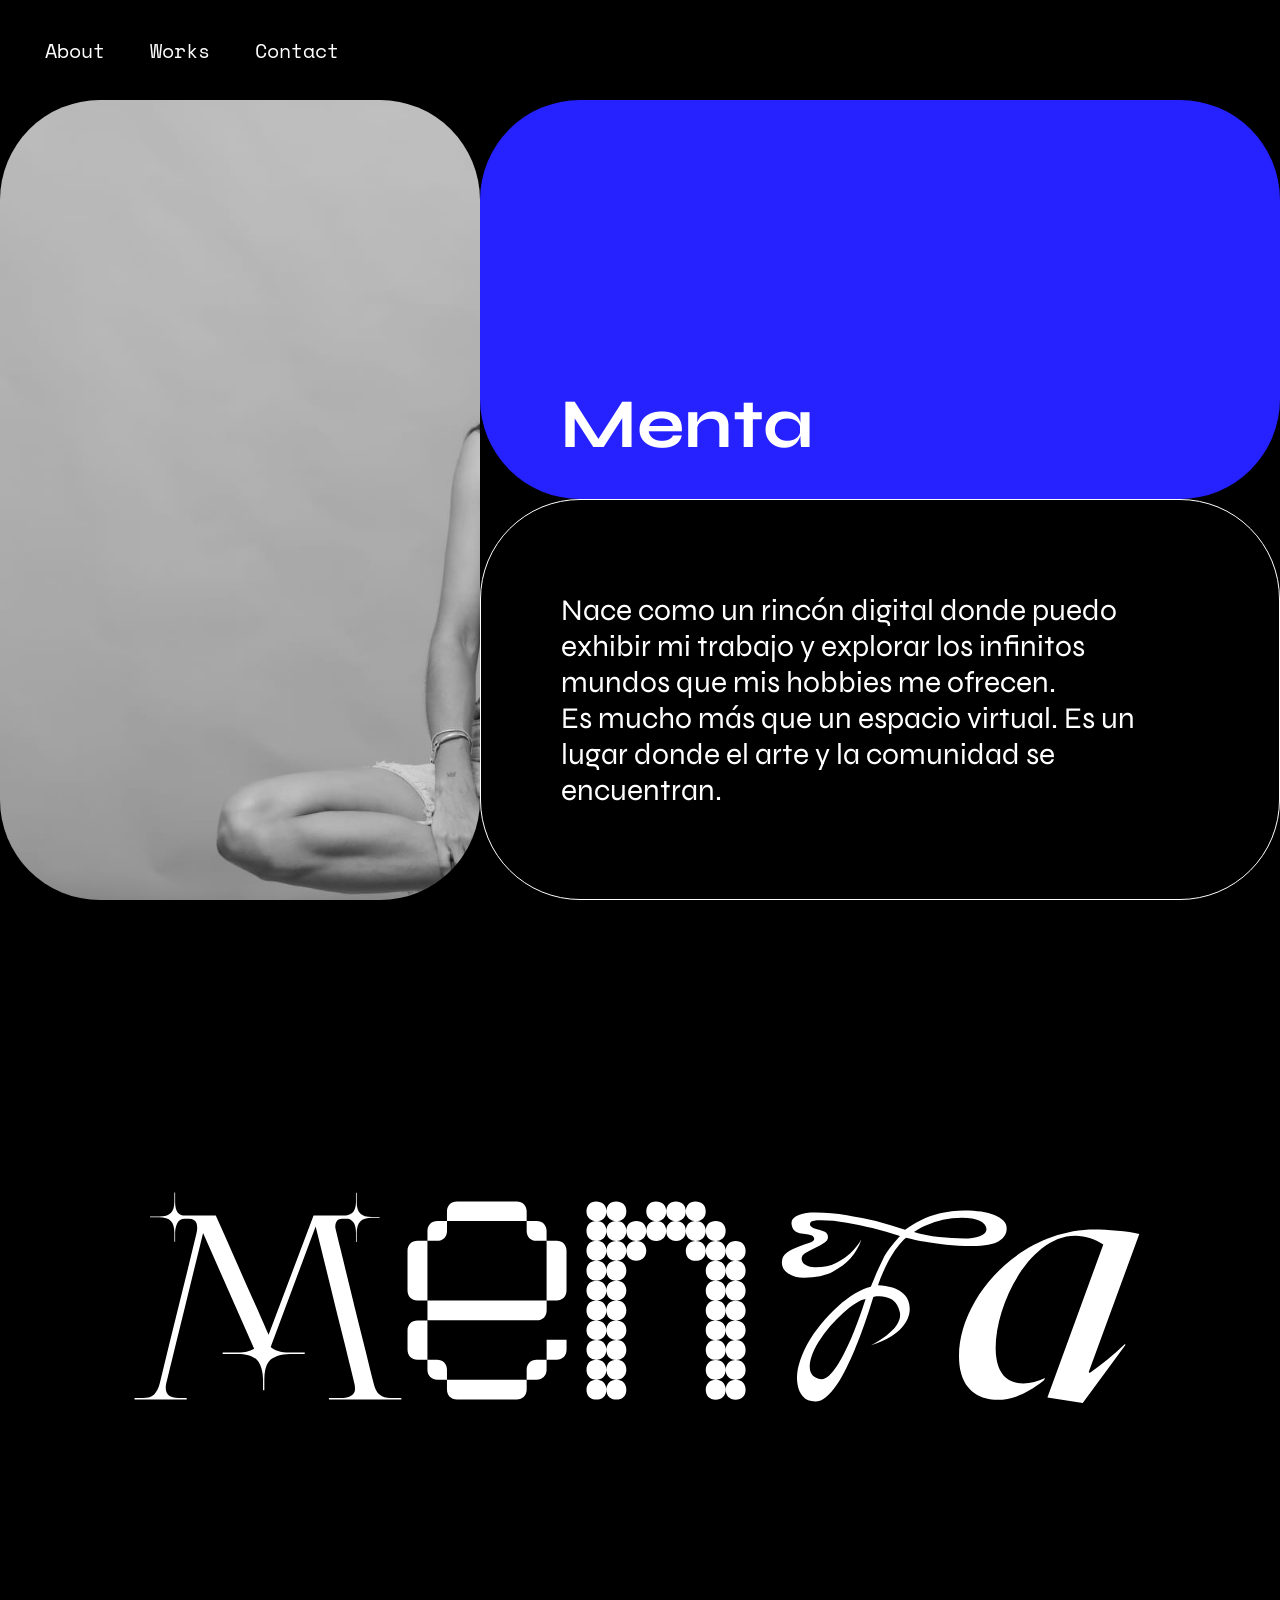
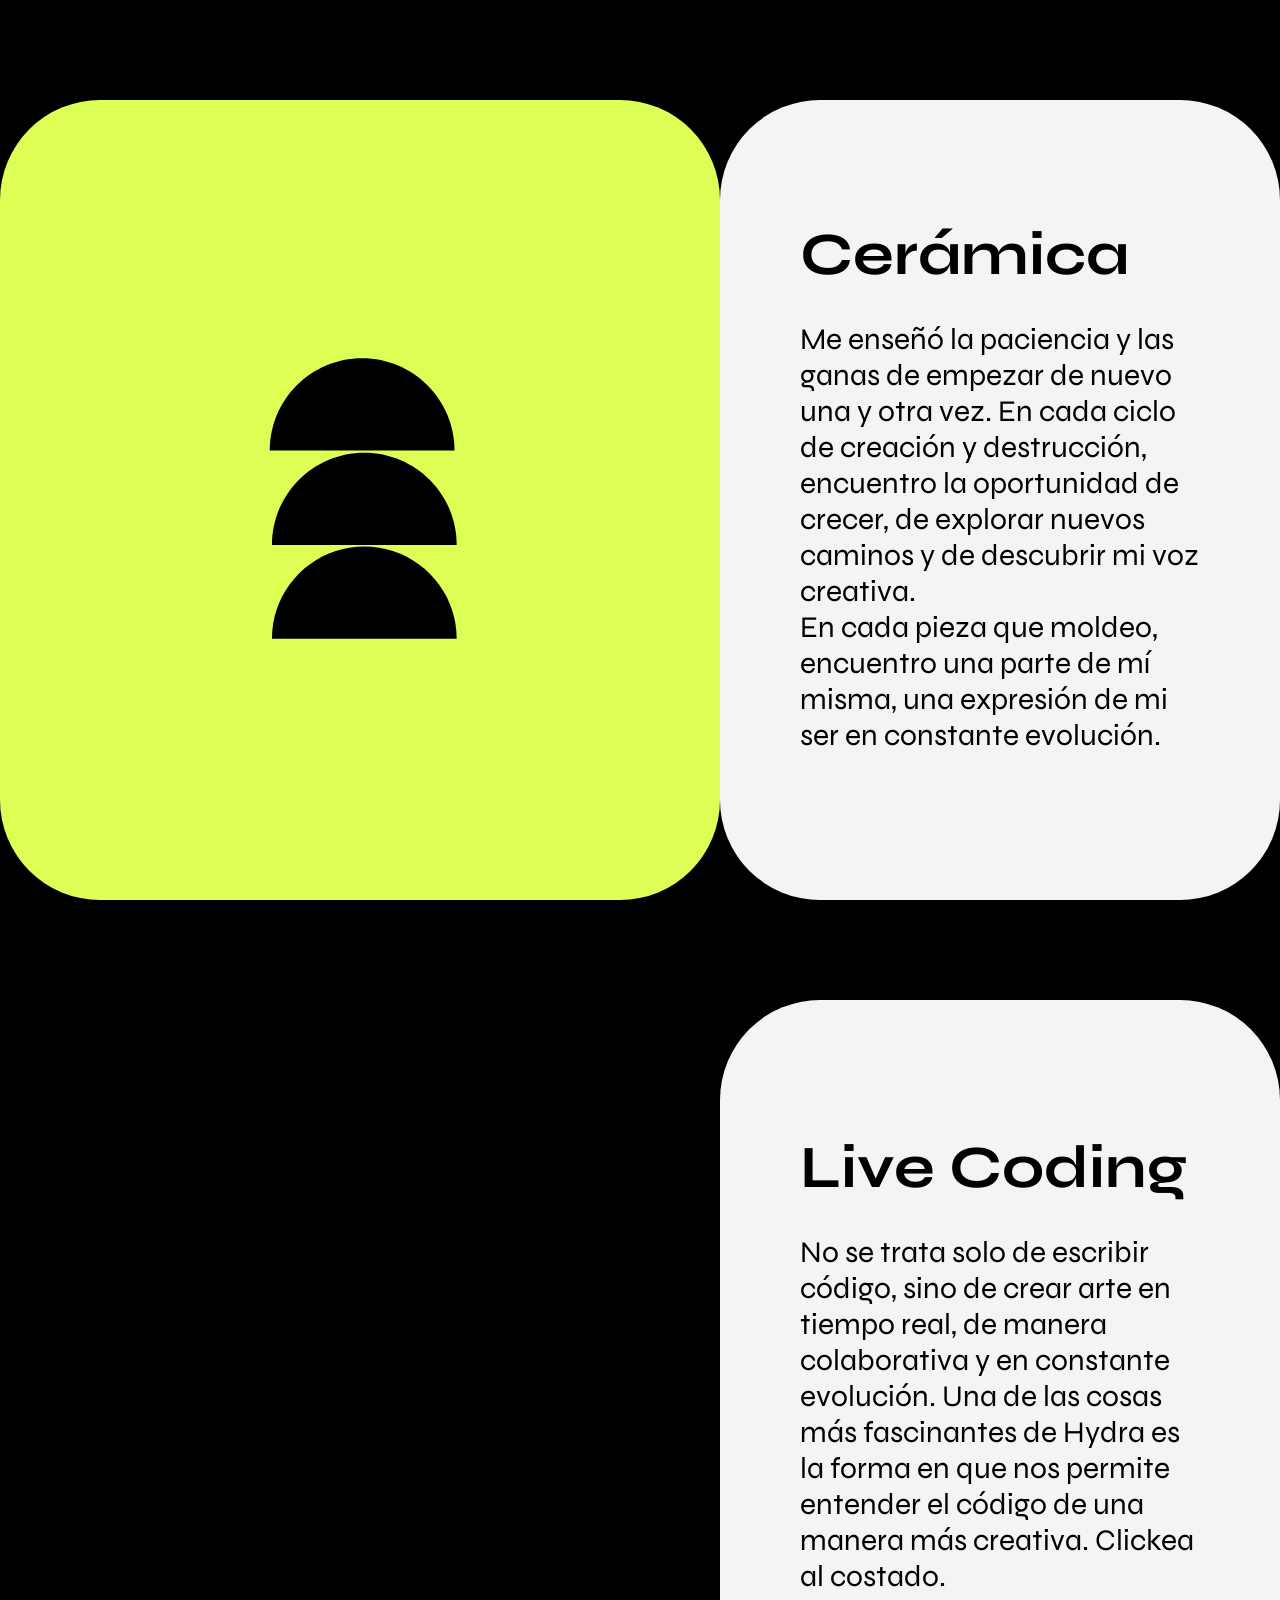
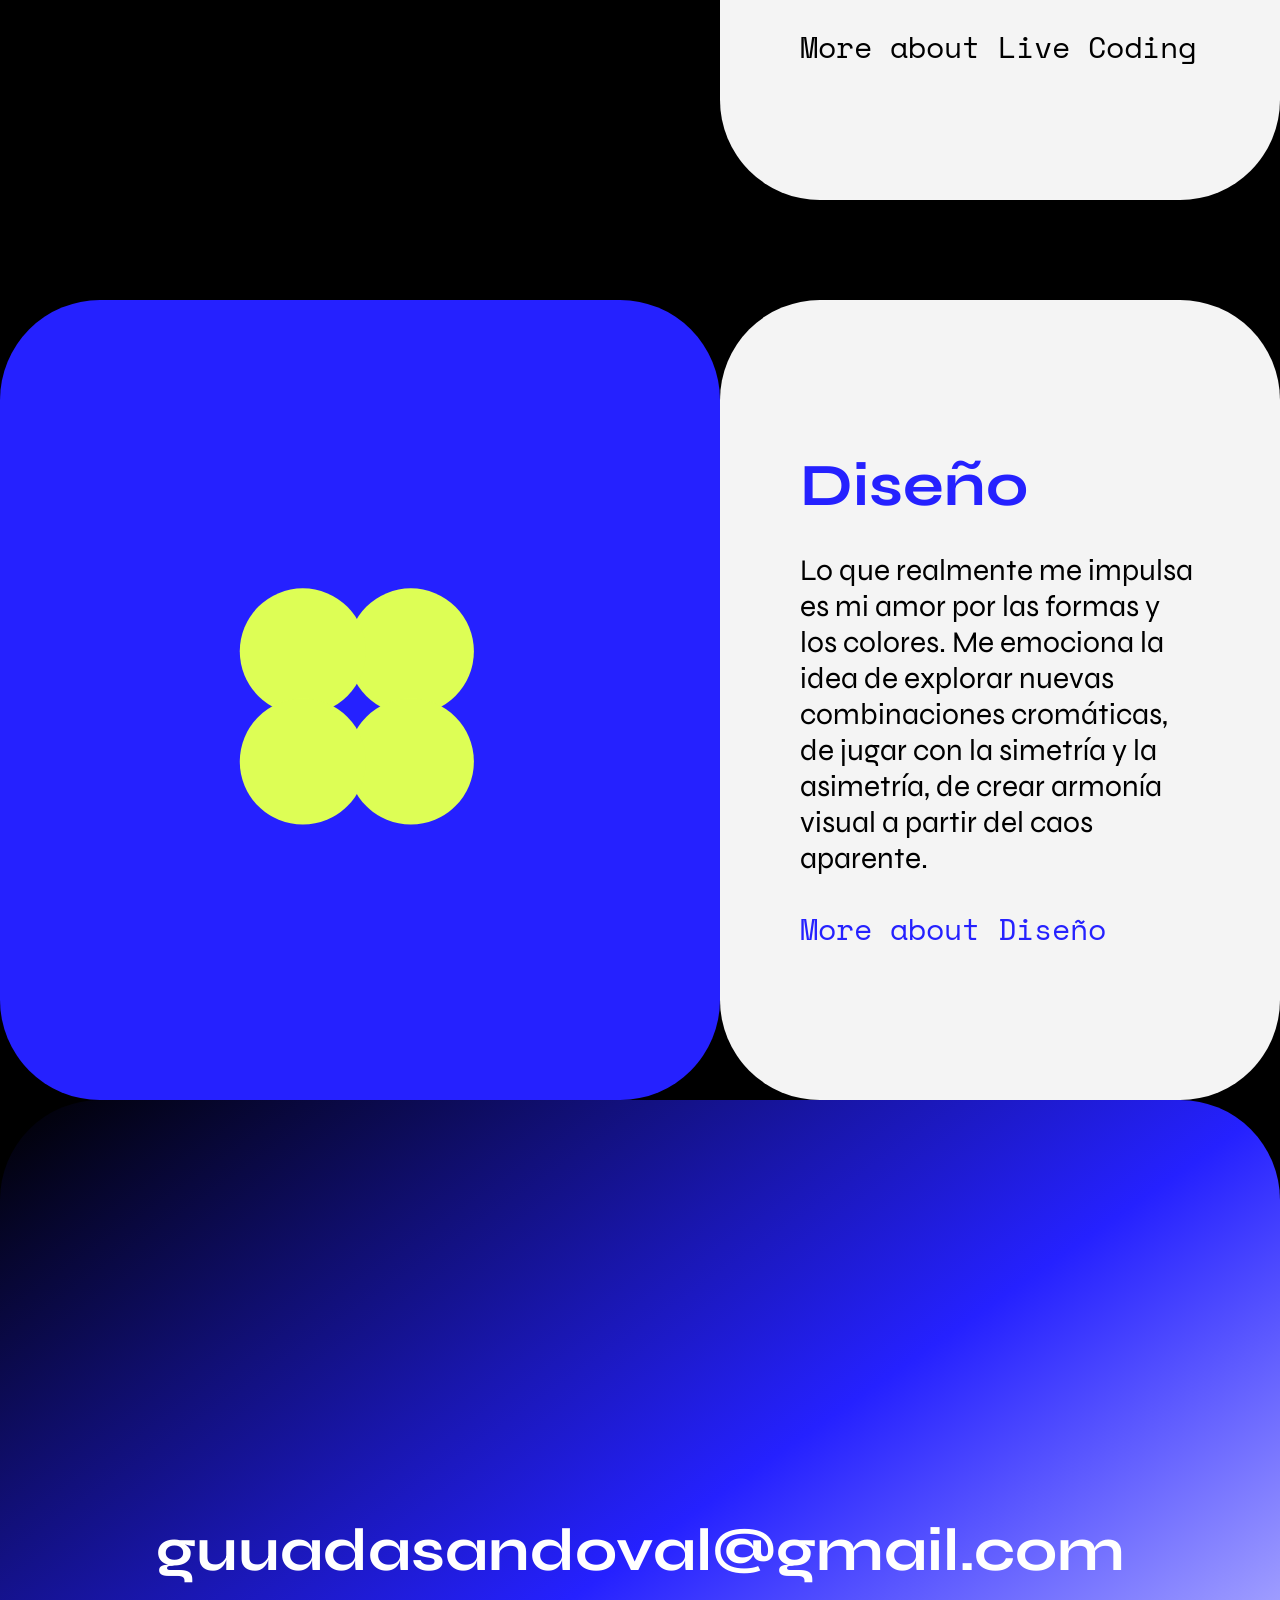
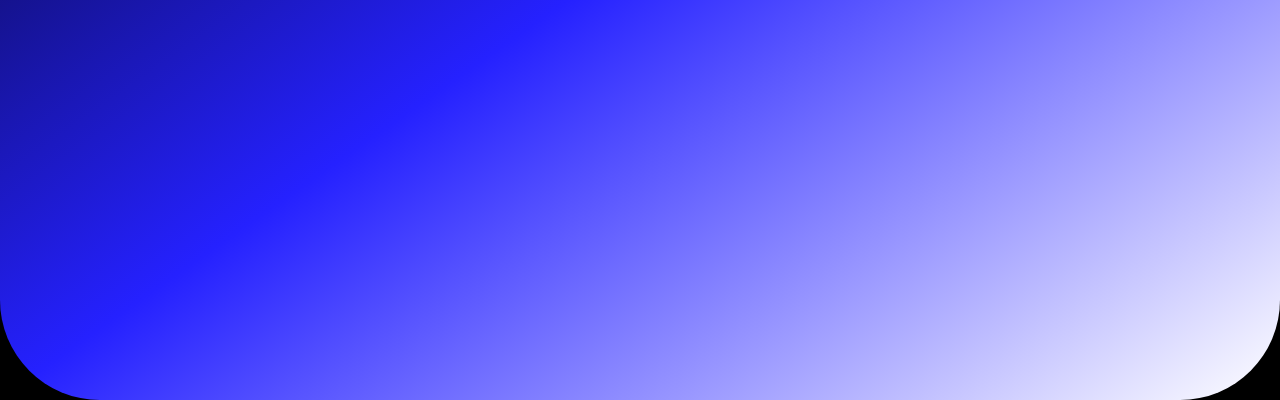
==== commit c29332b5: "og image" ====
--- a/index.html
+++ b/index.html
@@ -15,13 +15,13 @@
     <meta property="og:type"               content="Blog personal" />
     <meta property="og:title"              content="Menta Studio" />
     <meta property="og:description"        content="Virtual Space" />
-    <meta property="og:image"              content="https://mentastudio.vercel.app/personal.jpeg"/>
+    <meta property="og:image"              content="/personal.jpeg"/>
     
     <meta property="twitter:url"                content="https://mentastudio.vercel.app/" />
     <meta property="twitter:type"               content="Blog personal" />
     <meta property="twitter:title"              content="Menta Studio" />
     <meta property="twitter:description"        content="Virtual Space" />
-    <meta property="twitter:card"              content="https://mentastudio.vercel.app/personal.jpeg"/>
+    <meta property="twitter:card"              content="/personal.jpeg"/>
     <link rel="preconnect" href="https://fonts.googleapis.com">
     <link rel="preconnect" href="https://fonts.gstatic.com" crossorigin>
     <link href="https://fonts.googleapis.com/css2?family=Space+Mono&family=Syne:wght@400;700&display=swap" rel="stylesheet">
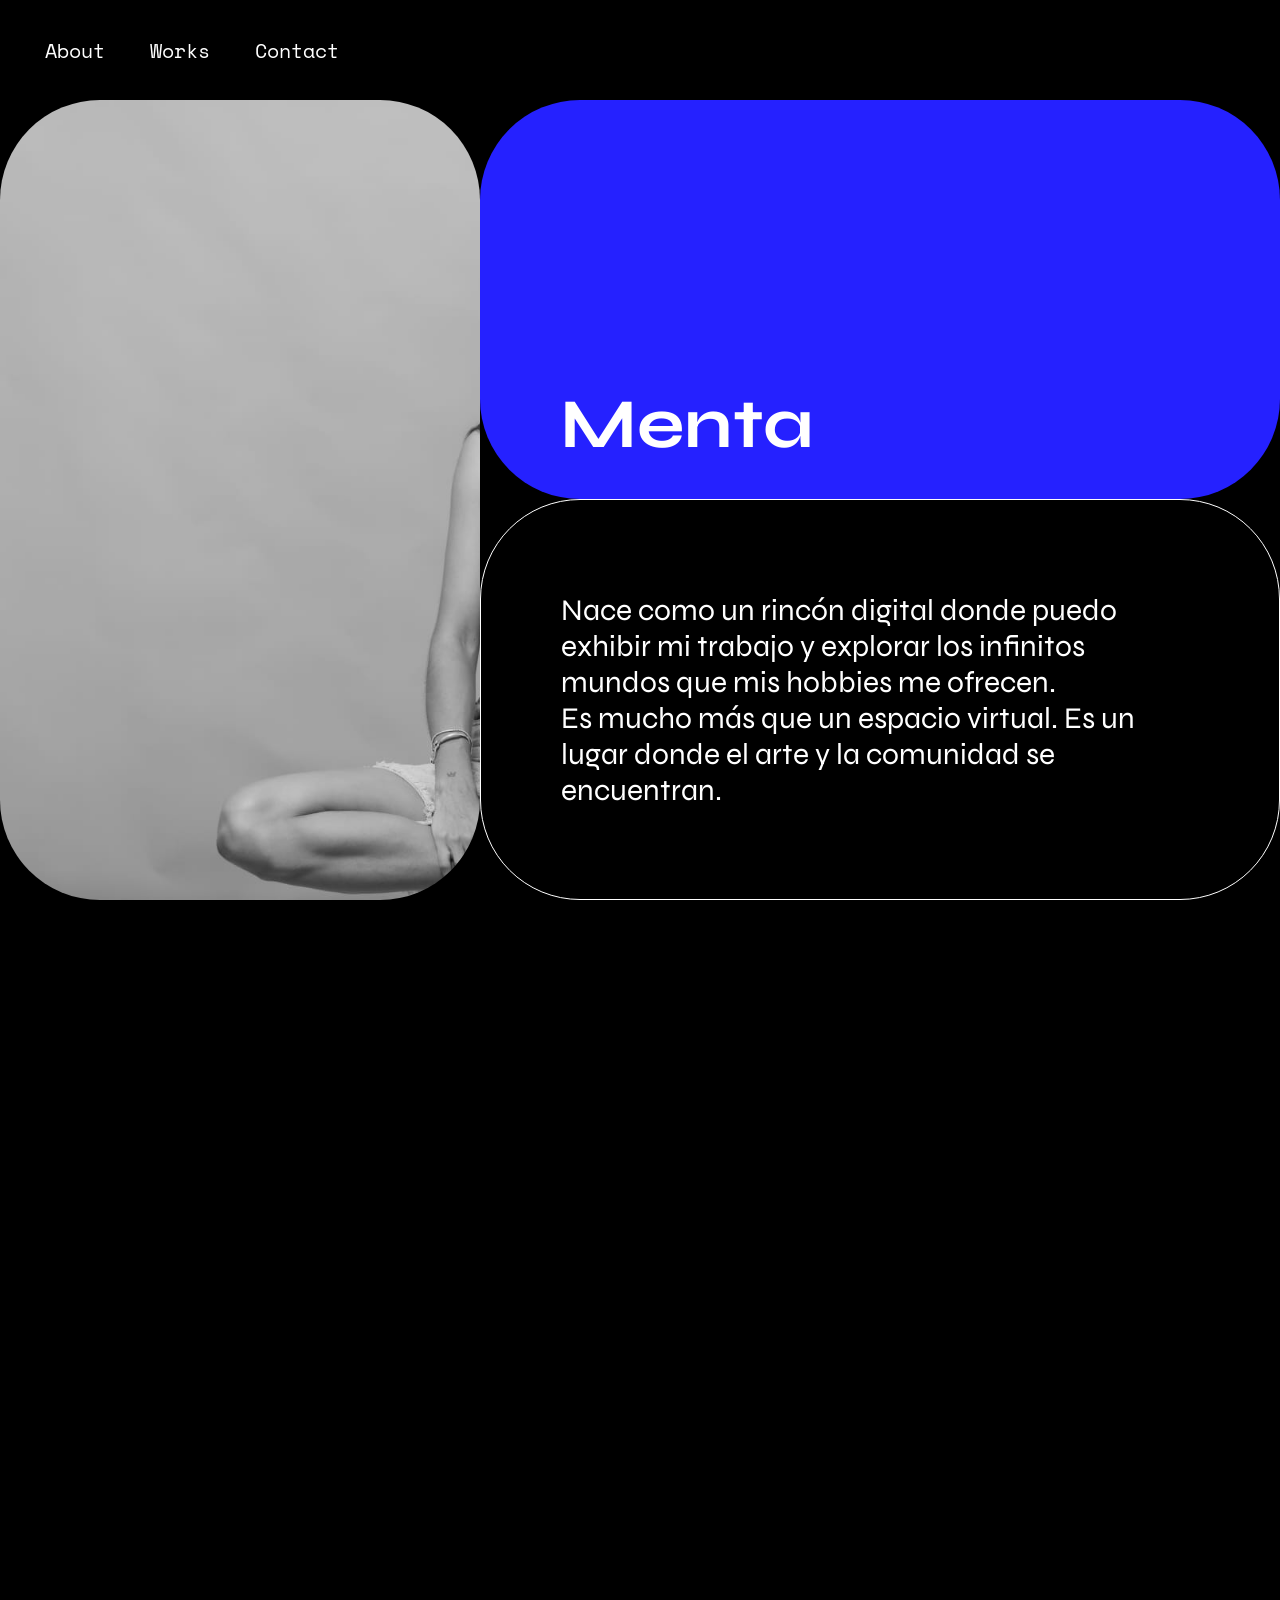
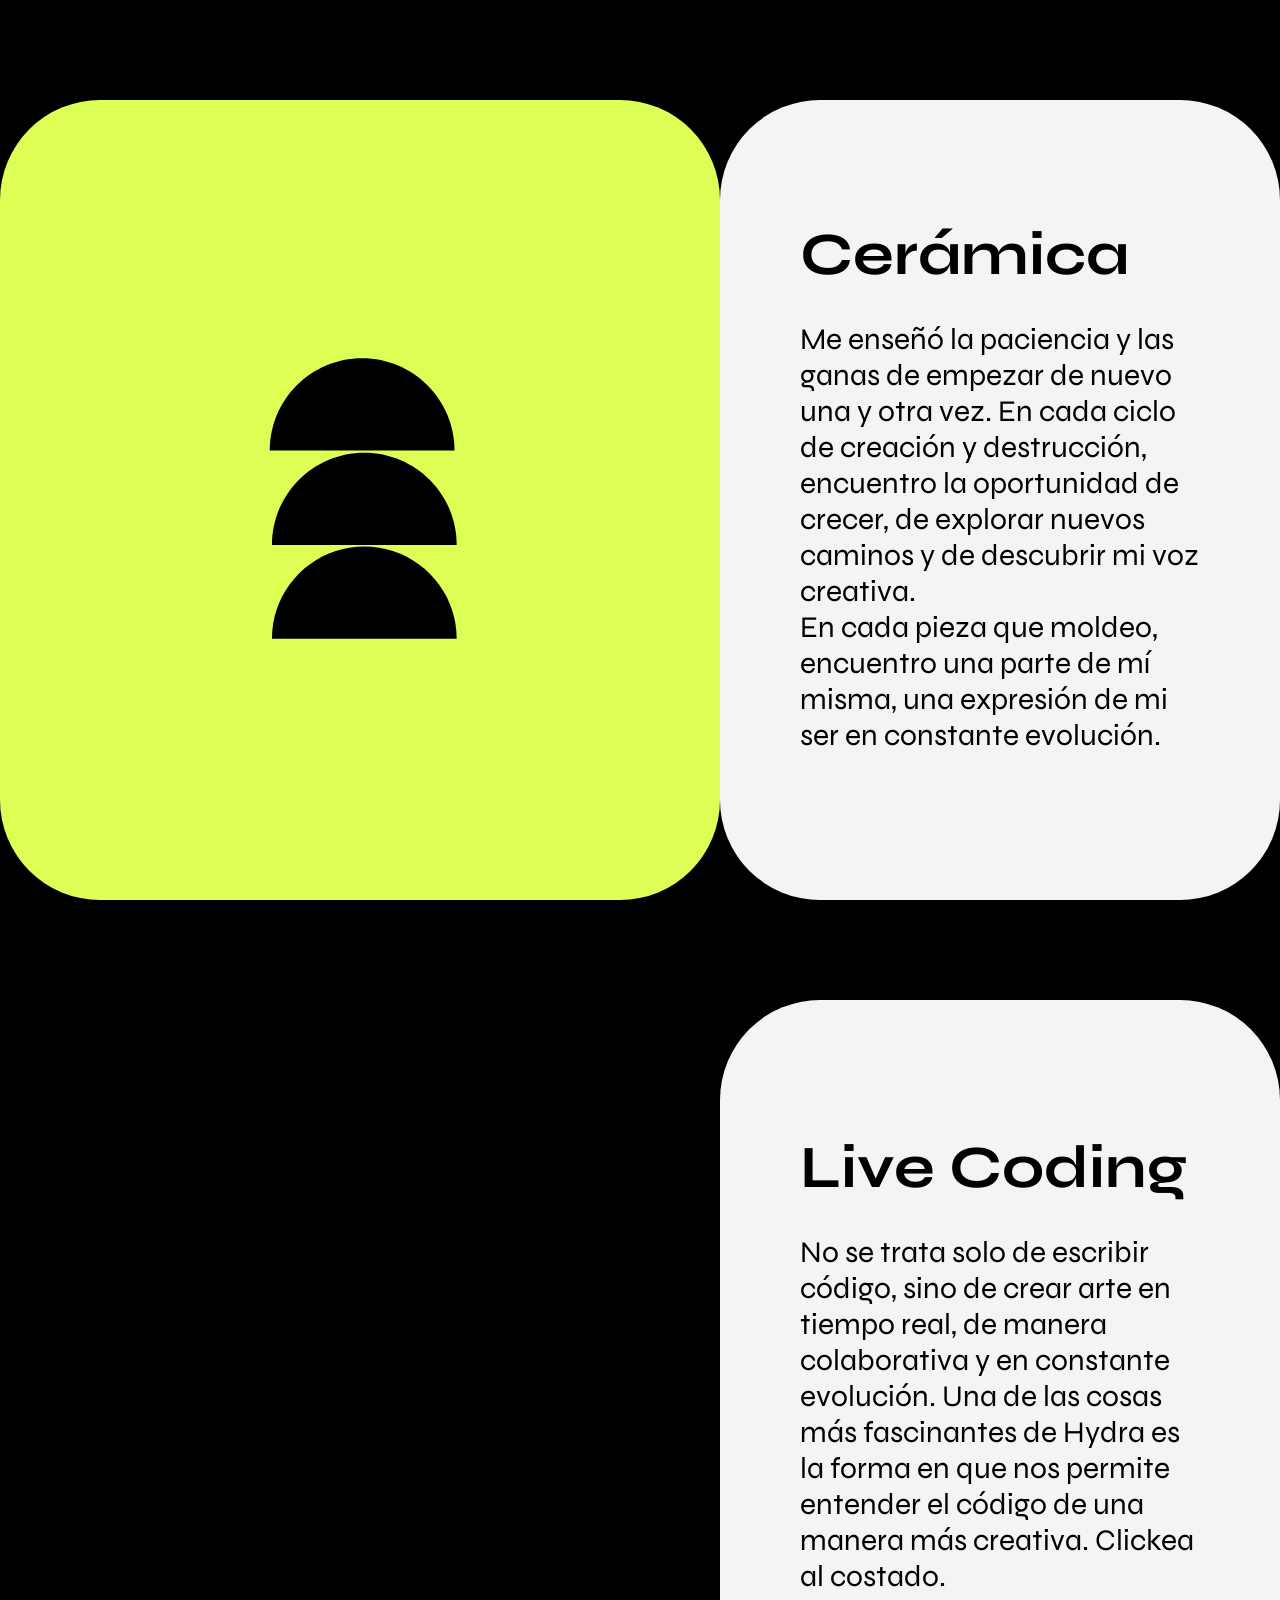
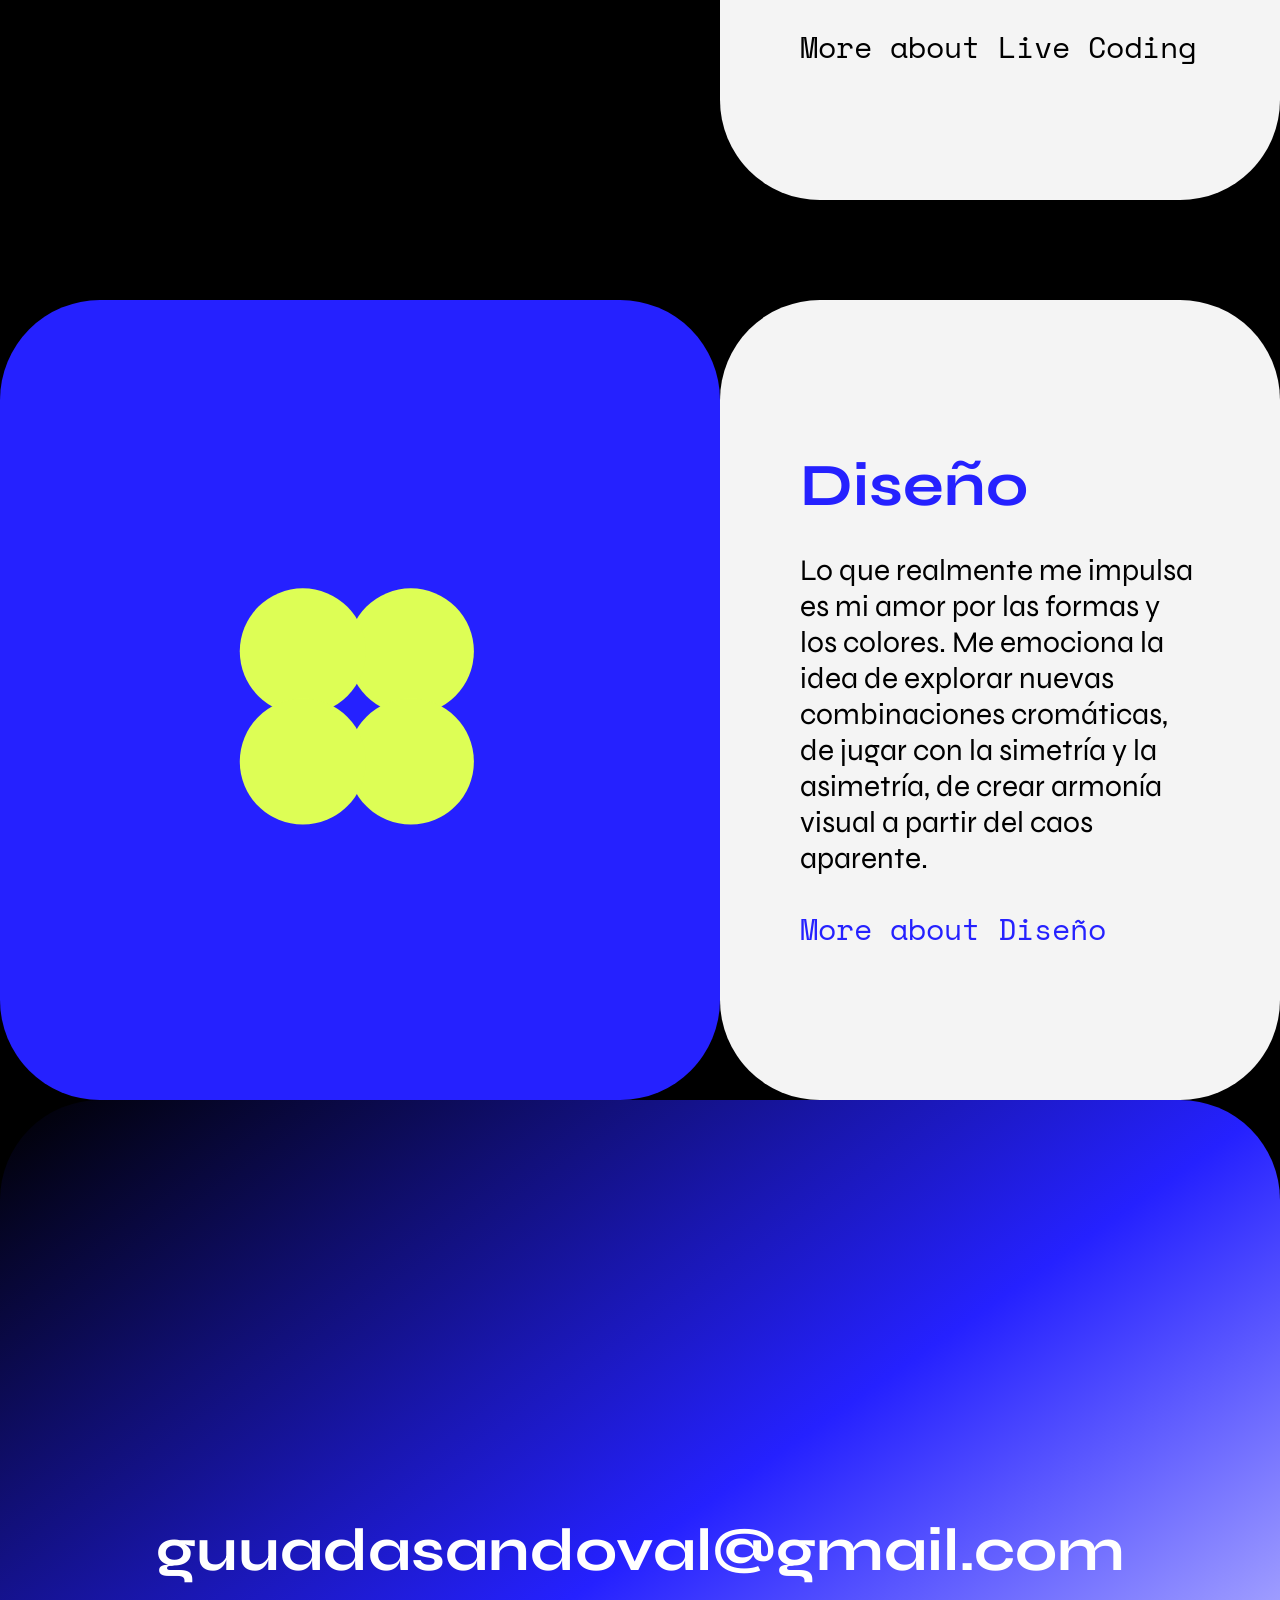
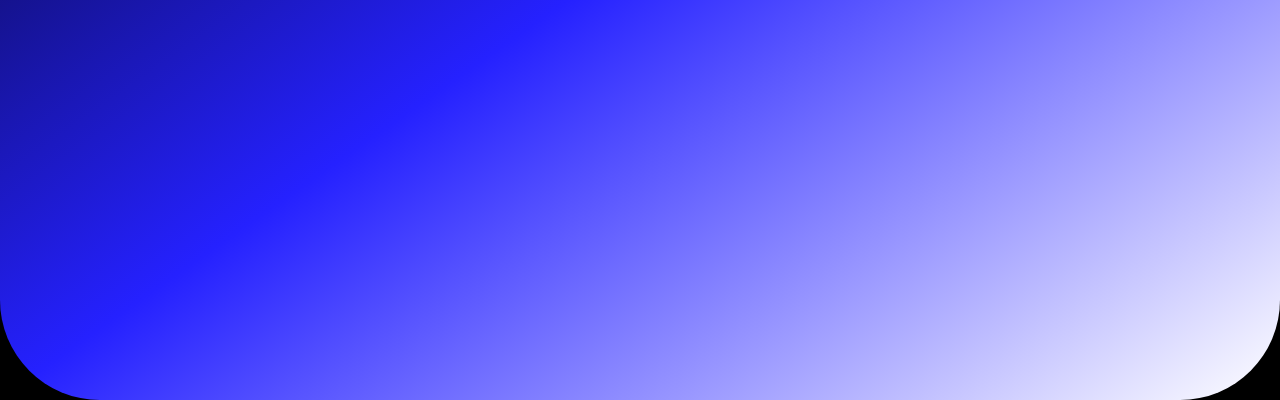
==== commit 91c5cdab: "og image" ====
--- a/index.html
+++ b/index.html
@@ -15,13 +15,13 @@
     <meta property="og:type"               content="Blog personal" />
     <meta property="og:title"              content="Menta Studio" />
     <meta property="og:description"        content="Virtual Space" />
-    <meta property="og:image"              content="/personal.jpeg"/>
+    <meta property="og:image"              content="readme-img.jpeg"/>
     
     <meta property="twitter:url"                content="https://mentastudio.vercel.app/" />
     <meta property="twitter:type"               content="Blog personal" />
     <meta property="twitter:title"              content="Menta Studio" />
     <meta property="twitter:description"        content="Virtual Space" />
-    <meta property="twitter:card"              content="/personal.jpeg"/>
+    <meta property="twitter:card"              content="readme-img.jpeg"/>
     <link rel="preconnect" href="https://fonts.googleapis.com">
     <link rel="preconnect" href="https://fonts.gstatic.com" crossorigin>
     <link href="https://fonts.googleapis.com/css2?family=Space+Mono&family=Syne:wght@400;700&display=swap" rel="stylesheet">
